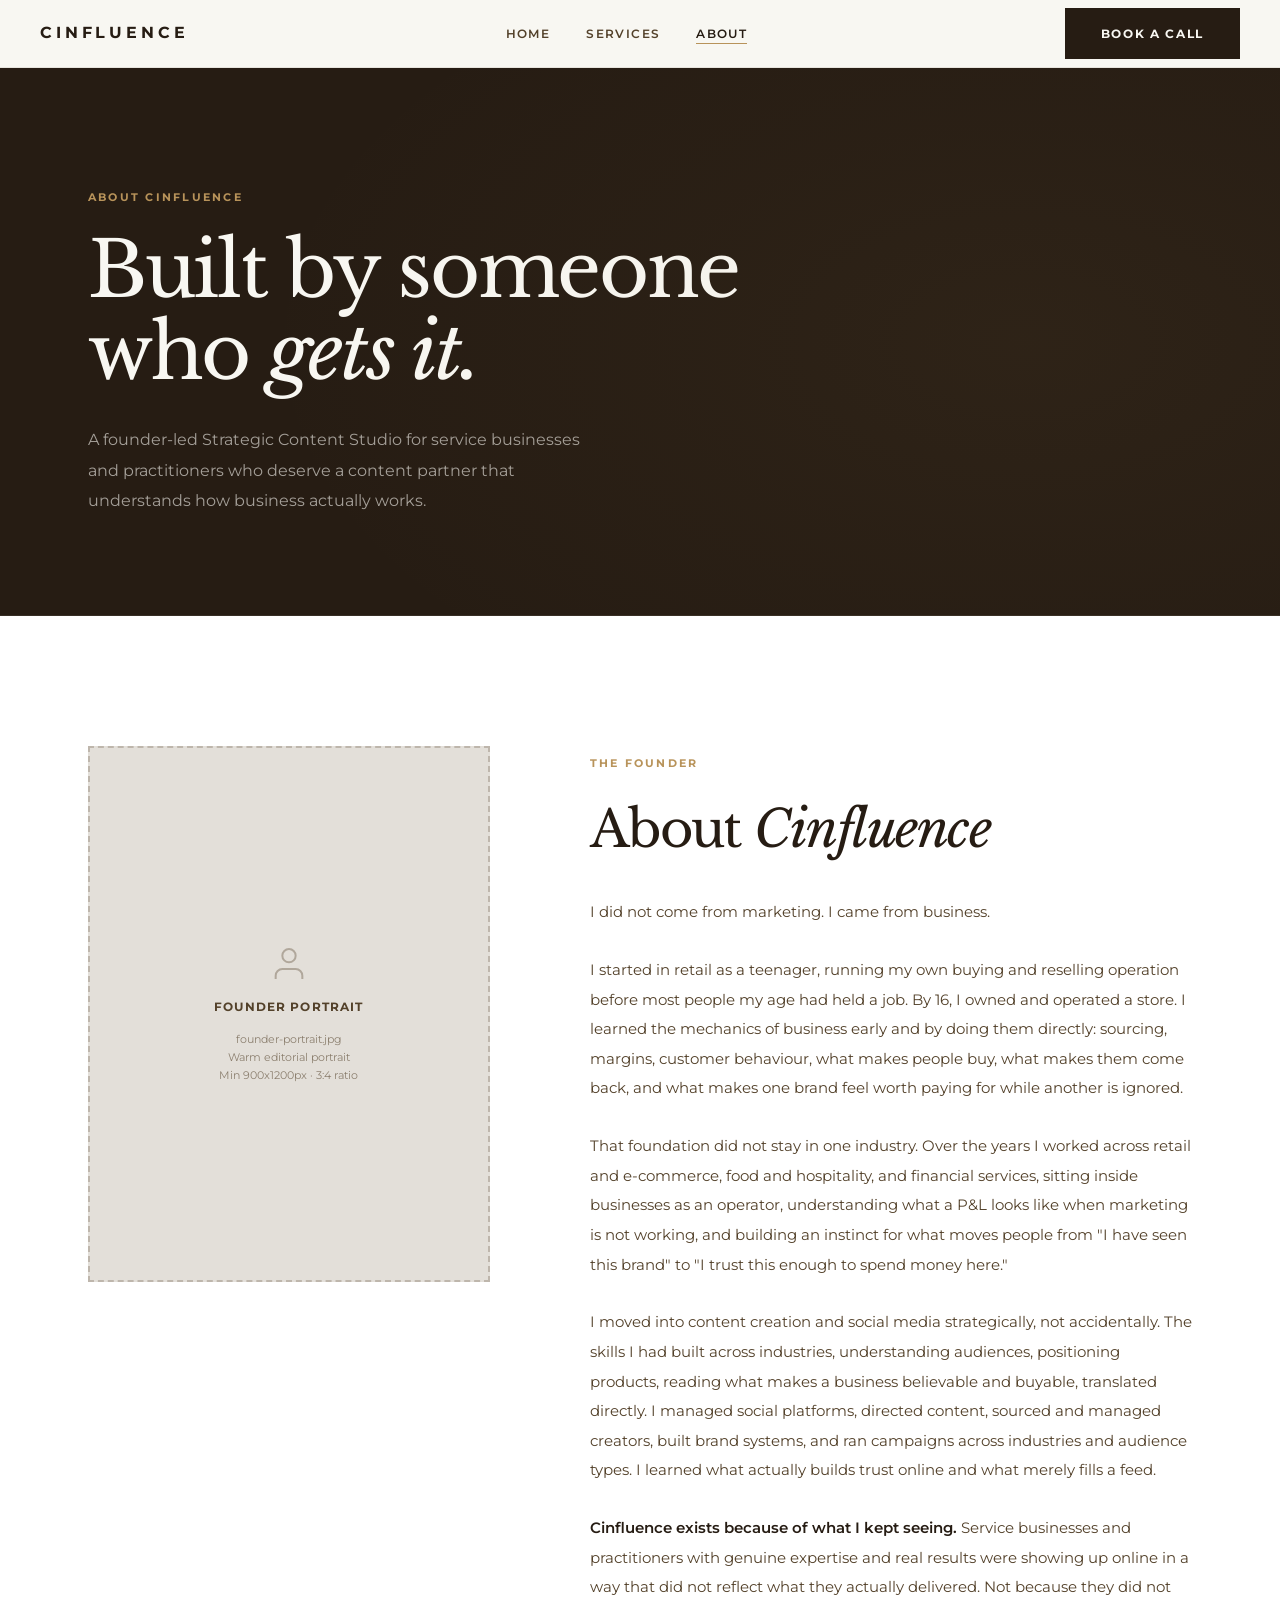
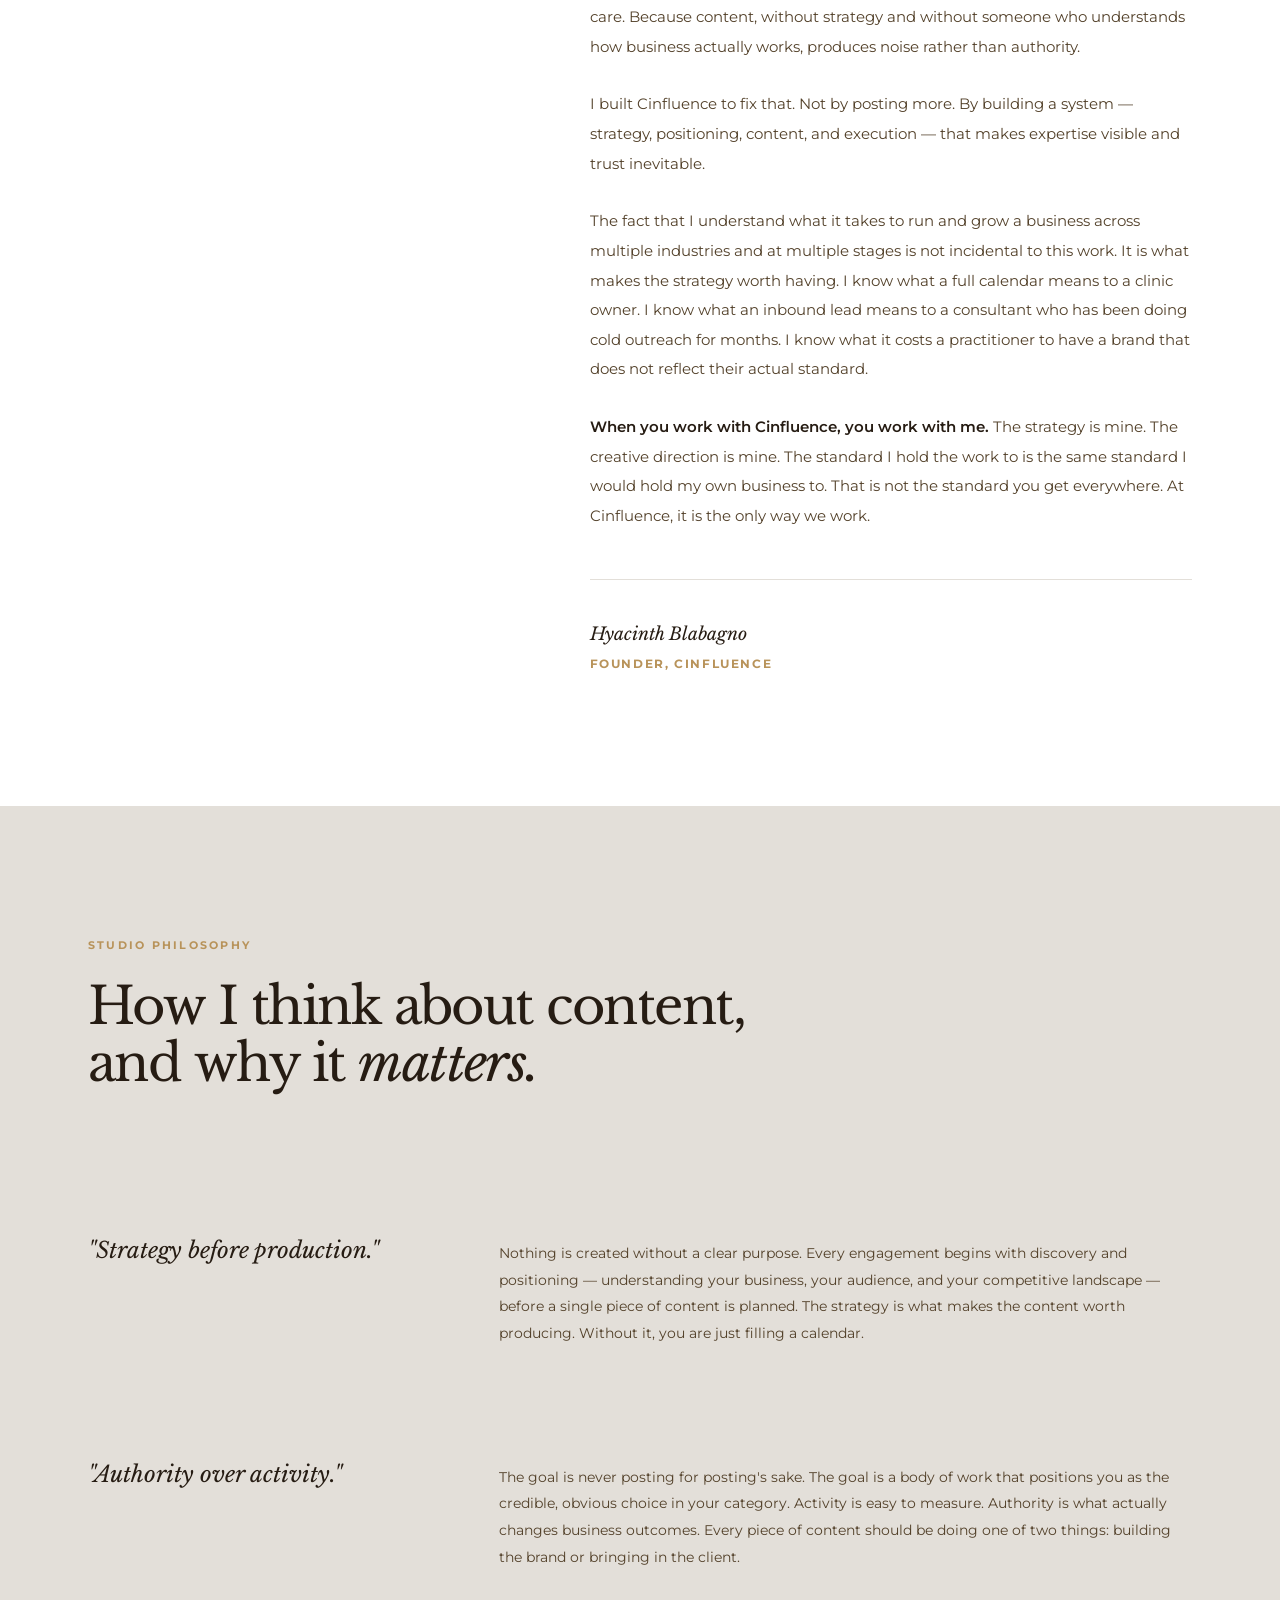
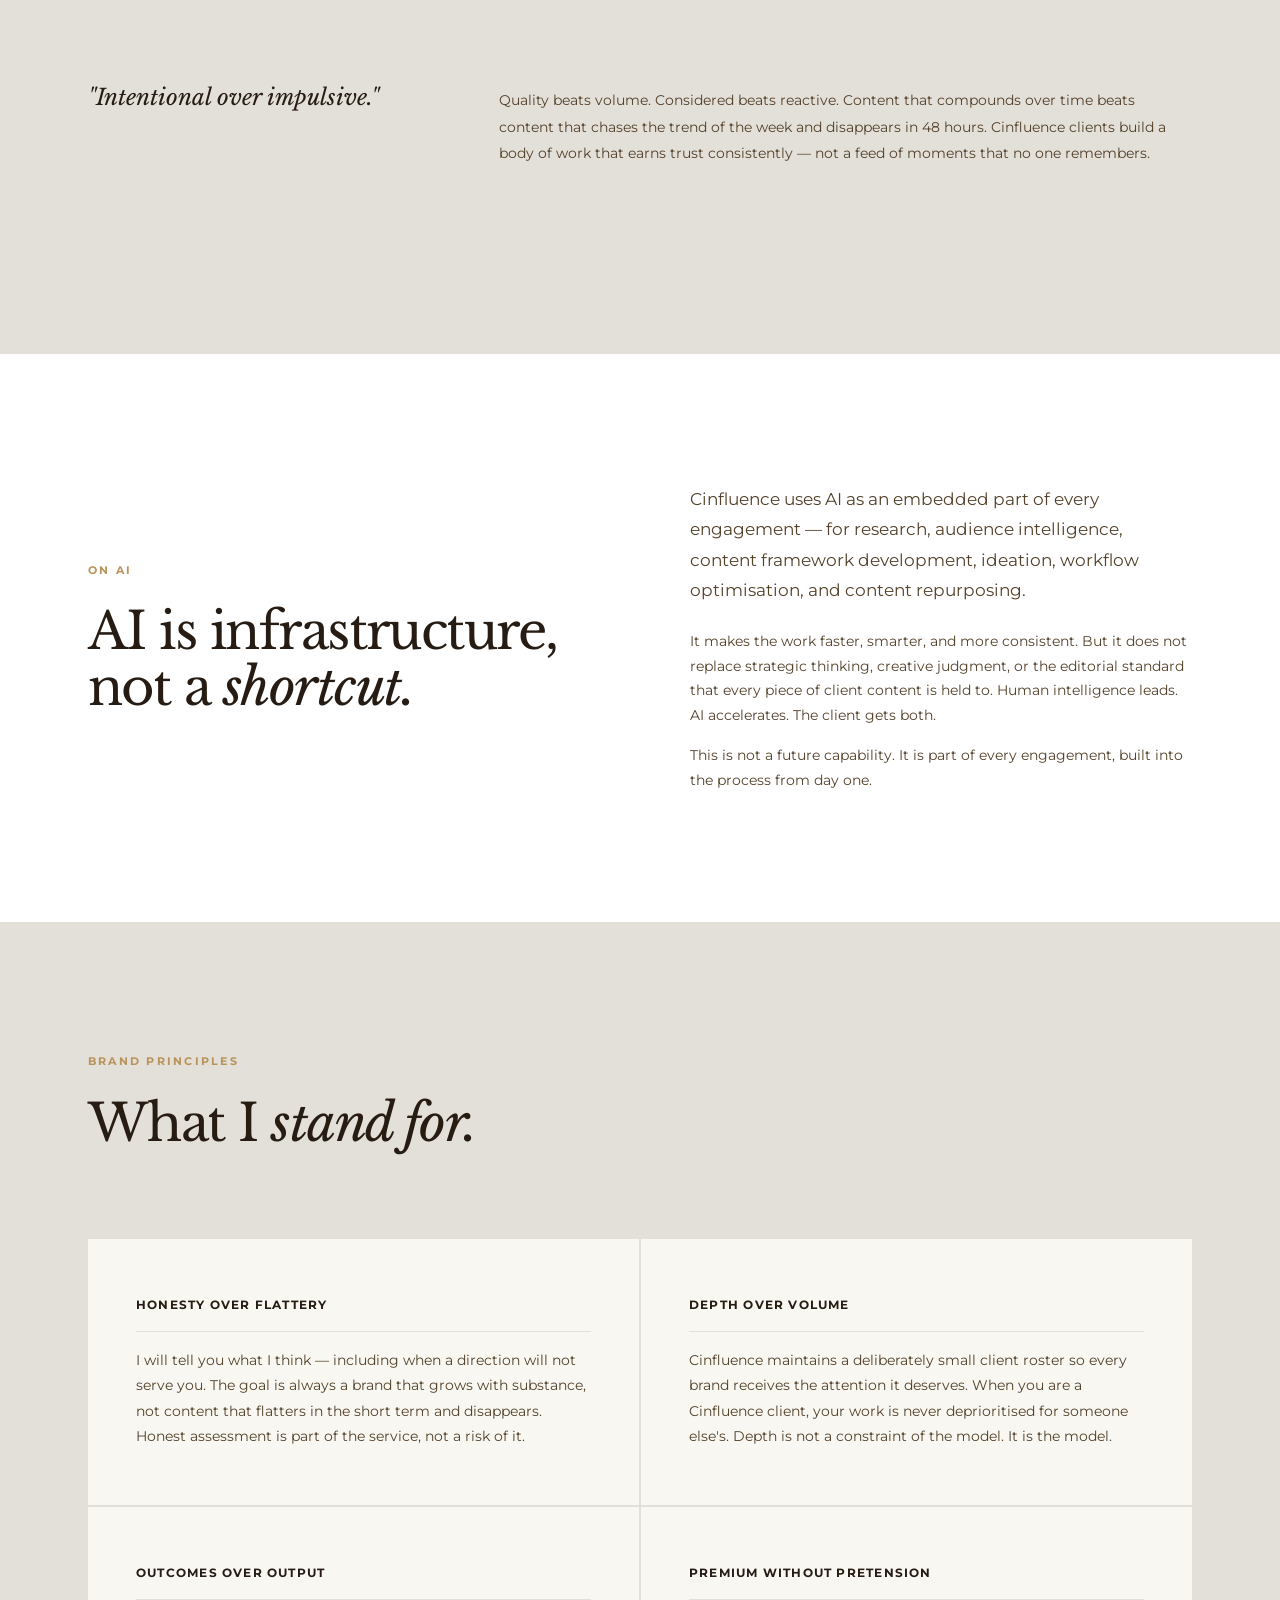
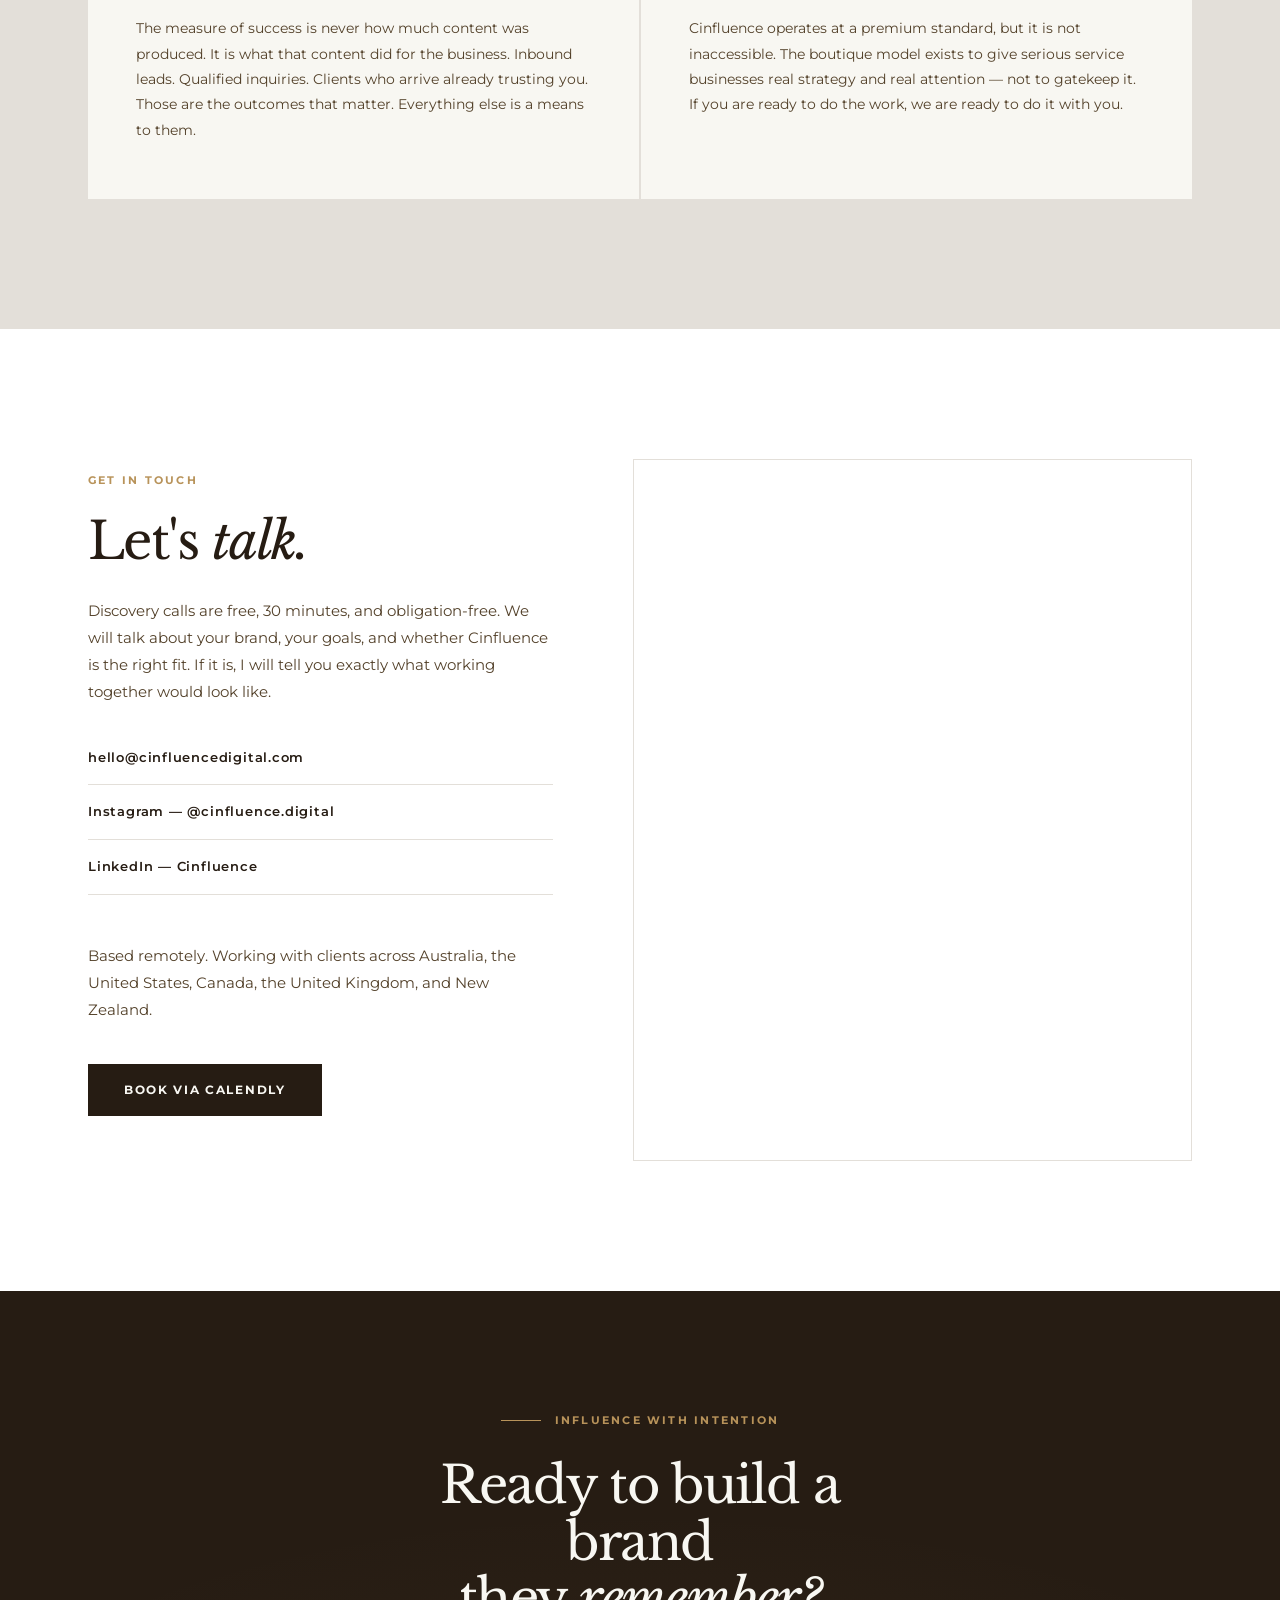
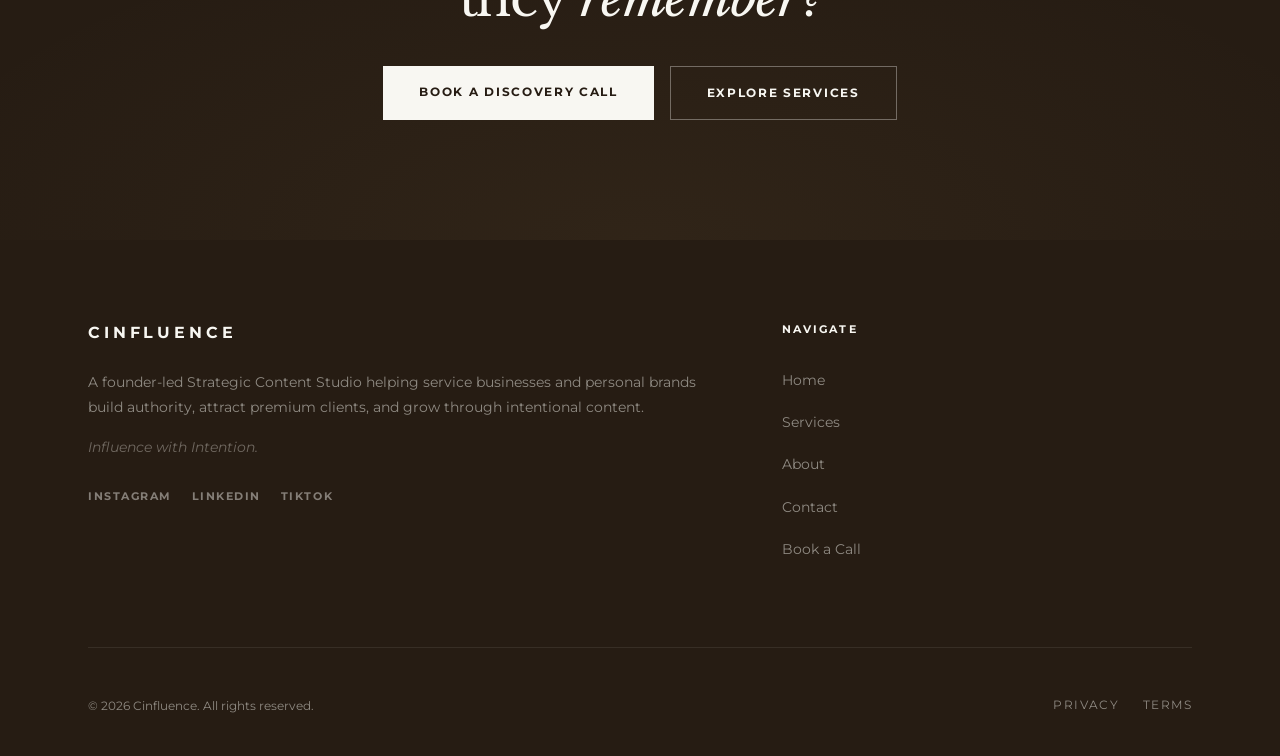
==== about.html @ 8255466a "Add files via upload" ====
<!DOCTYPE html>
<html lang="en">
<head>
<meta charset="UTF-8"/>
<meta name="viewport" content="width=device-width, initial-scale=1.0"/>
<title>About Cinfluence — Founder-Led Strategic Content Studio | Hyacinth Blabagno</title>
<meta name="description" content="Meet Hyacinth Blabagno, founder of Cinfluence. A strategist and content director with a background across retail, hospitality, financial services, and content creation — helping service businesses build authority through intentional content."/>
<link rel="stylesheet" href="style.css"/>
<style>
/* About page local overrides */
.values-grid { display: grid; grid-template-columns: repeat(2,1fr); gap: 2px; background: var(--stone); }
.value-card { background: var(--ivory); padding: 56px 48px; }
.value-card h3 { font-size: .76rem; font-weight: 700; letter-spacing: .1em; text-transform: uppercase; color: var(--espresso); margin-bottom: 16px; padding-bottom: 16px; border-bottom: 1px solid var(--stone); }
.value-card p { font-size: .88rem; color: var(--taupe); line-height: 1.8; margin-top: 16px; }

.final-cta { background: var(--espresso); padding: 0; }
.final-cta-glow { position: absolute; inset: 0; background: radial-gradient(ellipse 60% 60% at 50% 100%, rgba(184,147,90,.07), transparent); pointer-events: none; }

@media (max-width: 1024px) {
  .values-grid { grid-template-columns: 1fr; }
}
@media (max-width: 768px) {
  .value-card { padding: 44px 32px; }
}
</style>
</head>
<body>

<!-- NAV -->
<nav id="navbar">
  <div class="nav-inner">
    <a href="index.html" class="nav-logo">Cinfluence</a>
    <ul class="nav-links">
      <li><a href="index.html">Home</a></li>
      <li><a href="services.html">Services</a></li>
      <li><a href="about.html" class="active">About</a></li>
    </ul>
    <div class="nav-cta">
      <a href="https://calendly.com/hyacinth-cinfluencedigital/discovery-call" target="_blank" rel="noopener" class="btn btn-primary">Book a Call</a>
      <button class="hamburger" onclick="openMenu()" aria-label="Open menu"><span></span><span></span><span></span></button>
    </div>
  </div>
</nav>
<div class="mobile-menu" id="mobileMenu" role="dialog" aria-label="Navigation menu">
  <button class="mobile-close" onclick="closeMenu()" aria-label="Close menu">&#x2715;</button>
  <a href="index.html" onclick="closeMenu()">Home</a>
  <a href="services.html" onclick="closeMenu()">Services</a>
  <a href="about.html" onclick="closeMenu()">About</a>
  <a href="https://calendly.com/hyacinth-cinfluencedigital/discovery-call" target="_blank" rel="noopener" class="btn btn-primary" onclick="closeMenu()">Book a Call</a>
</div>

<!-- PAGE HERO -->
<div class="nav-offset">
  <div class="page-hero">
    <div class="page-hero-bg"></div>
    <div class="container">
      <span class="label">About Cinfluence</span>
      <h1 class="heading-xl">Built by someone<br>who <em>gets it.</em></h1>
      <p>A founder-led Strategic Content Studio for service businesses and practitioners who deserve a content partner that understands how business actually works.</p>
    </div>
  </div>
</div>

<!-- FOUNDER STORY -->
<section class="section section--white" id="founder">
  <div class="container">
    <div class="founder-layout fade-up">

      <!-- Sticky image -->
      <div class="founder-img">
        <!-- ATTACH: founder-portrait.jpg — warm, editorial founder portrait — min 900x1200px, 3:4 ratio -->
        <div class="img-ph" style="min-height:500px">
          <svg width="40" height="40" viewBox="0 0 24 24" fill="none" stroke="currentColor" stroke-width="1.2" aria-hidden="true"><path d="M20 21v-2a4 4 0 00-4-4H8a4 4 0 00-4 4v2"/><circle cx="12" cy="7" r="4"/></svg>
          <div class="ph-title">Founder Portrait</div>
          <div class="ph-sub">founder-portrait.jpg<br>Warm editorial portrait<br>Min 900x1200px · 3:4 ratio</div>
        </div>
      </div>

      <!-- Story -->
      <div class="founder-body">
        <span class="label" style="color:var(--gold);display:block;margin-bottom:28px">The Founder</span>
        <h2 class="heading-lg" style="margin-bottom:40px">About <em>Cinfluence</em></h2>

        <p>I did not come from marketing. I came from business.</p>

        <p>I started in retail as a teenager, running my own buying and reselling operation before most people my age had held a job. By 16, I owned and operated a store. I learned the mechanics of business early and by doing them directly: sourcing, margins, customer behaviour, what makes people buy, what makes them come back, and what makes one brand feel worth paying for while another is ignored.</p>

        <p>That foundation did not stay in one industry. Over the years I worked across retail and e-commerce, food and hospitality, and financial services, sitting inside businesses as an operator, understanding what a P&amp;L looks like when marketing is not working, and building an instinct for what moves people from "I have seen this brand" to "I trust this enough to spend money here."</p>

        <p>I moved into content creation and social media strategically, not accidentally. The skills I had built across industries, understanding audiences, positioning products, reading what makes a business believable and buyable, translated directly. I managed social platforms, directed content, sourced and managed creators, built brand systems, and ran campaigns across industries and audience types. I learned what actually builds trust online and what merely fills a feed.</p>

        <p><strong>Cinfluence exists because of what I kept seeing.</strong> Service businesses and practitioners with genuine expertise and real results were showing up online in a way that did not reflect what they actually delivered. Not because they did not care. Because content, without strategy and without someone who understands how business actually works, produces noise rather than authority.</p>

        <p>I built Cinfluence to fix that. Not by posting more. By building a system — strategy, positioning, content, and execution — that makes expertise visible and trust inevitable.</p>

        <p>The fact that I understand what it takes to run and grow a business across multiple industries and at multiple stages is not incidental to this work. It is what makes the strategy worth having. I know what a full calendar means to a clinic owner. I know what an inbound lead means to a consultant who has been doing cold outreach for months. I know what it costs a practitioner to have a brand that does not reflect their actual standard.</p>

        <p><strong>When you work with Cinfluence, you work with me.</strong> The strategy is mine. The creative direction is mine. The standard I hold the work to is the same standard I would hold my own business to. That is not the standard you get everywhere. At Cinfluence, it is the only way we work.</p>

        <div style="margin-top:48px;padding-top:40px;border-top:1px solid var(--stone)">
          <p style="font-family:var(--ff-serif);font-size:1.1rem;font-style:italic;color:var(--espresso);line-height:1.6;margin-bottom:0">Hyacinth Blabagno<br><span style="font-family:var(--ff-sans);font-size:.72rem;font-weight:700;letter-spacing:.14em;text-transform:uppercase;font-style:normal;color:var(--gold)">Founder, Cinfluence</span></p>
        </div>
      </div>

    </div>
  </div>
</section>

<!-- PHILOSOPHY -->
<section class="section section--stone" id="philosophy">
  <div class="container">
    <div class="section-header fade-up">
      <span class="label">Studio Philosophy</span>
      <h2 class="heading-lg">How I think about content,<br>and why it <em>matters.</em></h2>
    </div>
    <div class="philosophy-row fade-up">
      <div class="philosophy-item">
        <div class="philosophy-quote">"Strategy before production."</div>
        <div class="philosophy-body">Nothing is created without a clear purpose. Every engagement begins with discovery and positioning — understanding your business, your audience, and your competitive landscape — before a single piece of content is planned. The strategy is what makes the content worth producing. Without it, you are just filling a calendar.</div>
      </div>
      <div class="philosophy-item">
        <div class="philosophy-quote">"Authority over activity."</div>
        <div class="philosophy-body">The goal is never posting for posting's sake. The goal is a body of work that positions you as the credible, obvious choice in your category. Activity is easy to measure. Authority is what actually changes business outcomes. Every piece of content should be doing one of two things: building the brand or bringing in the client.</div>
      </div>
      <div class="philosophy-item">
        <div class="philosophy-quote">"Intentional over impulsive."</div>
        <div class="philosophy-body">Quality beats volume. Considered beats reactive. Content that compounds over time beats content that chases the trend of the week and disappears in 48 hours. Cinfluence clients build a body of work that earns trust consistently — not a feed of moments that no one remembers.</div>
      </div>
    </div>
  </div>
</section>

<!-- AI PHILOSOPHY -->
<section class="section section--white" id="ai-philosophy">
  <div class="container">
    <div style="display:grid;grid-template-columns:1fr 1fr;gap:100px;align-items:center" class="fade-up">
      <div>
        <span class="label" style="color:var(--gold);display:block;margin-bottom:24px">On AI</span>
        <h2 class="heading-lg">AI is infrastructure,<br>not a <em>shortcut.</em></h2>
      </div>
      <div>
        <p class="body-lg">Cinfluence uses AI as an embedded part of every engagement — for research, audience intelligence, content framework development, ideation, workflow optimisation, and content repurposing.</p>
        <p class="body-sm" style="margin-top:24px">It makes the work faster, smarter, and more consistent. But it does not replace strategic thinking, creative judgment, or the editorial standard that every piece of client content is held to. Human intelligence leads. AI accelerates. The client gets both.</p>
        <p class="body-sm" style="margin-top:16px">This is not a future capability. It is part of every engagement, built into the process from day one.</p>
      </div>
    </div>
  </div>
</section>

<!-- BRAND PRINCIPLES -->
<section class="section section--stone" id="principles">
  <div class="container">
    <div class="section-header fade-up">
      <span class="label">Brand Principles</span>
      <h2 class="heading-lg">What I <em>stand for.</em></h2>
    </div>
    <div class="values-grid fade-up">
      <div class="value-card">
        <h3>Honesty Over Flattery</h3>
        <p>I will tell you what I think — including when a direction will not serve you. The goal is always a brand that grows with substance, not content that flatters in the short term and disappears. Honest assessment is part of the service, not a risk of it.</p>
      </div>
      <div class="value-card">
        <h3>Depth Over Volume</h3>
        <p>Cinfluence maintains a deliberately small client roster so every brand receives the attention it deserves. When you are a Cinfluence client, your work is never deprioritised for someone else's. Depth is not a constraint of the model. It is the model.</p>
      </div>
      <div class="value-card">
        <h3>Outcomes Over Output</h3>
        <p>The measure of success is never how much content was produced. It is what that content did for the business. Inbound leads. Qualified inquiries. Clients who arrive already trusting you. Those are the outcomes that matter. Everything else is a means to them.</p>
      </div>
      <div class="value-card">
        <h3>Premium Without Pretension</h3>
        <p>Cinfluence operates at a premium standard, but it is not inaccessible. The boutique model exists to give serious service businesses real strategy and real attention — not to gatekeep it. If you are ready to do the work, we are ready to do it with you.</p>
      </div>
    </div>
  </div>
</section>

<!-- CONTACT + CALENDLY -->
<section class="section section--white" id="contact">
  <div class="container">
    <div class="contact-layout fade-up">

      <div class="contact-info">
        <span class="label" style="color:var(--gold);display:block;margin-bottom:24px">Get in Touch</span>
        <h2 class="heading-lg">Let's <em>talk.</em></h2>
        <p>Discovery calls are free, 30 minutes, and obligation-free. We will talk about your brand, your goals, and whether Cinfluence is the right fit. If it is, I will tell you exactly what working together would look like.</p>

        <div class="contact-detail">
          <a href="mailto:hello@cinfluencedigital.com">hello@cinfluencedigital.com</a>
          <a href="https://instagram.com/cinfluence.digital" target="_blank" rel="noopener">Instagram — @cinfluence.digital</a>
          <a href="https://linkedin.com/company/cinfluencedigital" target="_blank" rel="noopener">LinkedIn — Cinfluence</a>
        </div>

        <p class="body-sm">Based remotely. Working with clients across Australia, the United States, Canada, the United Kingdom, and New Zealand.</p>

        <div style="margin-top:40px">
          <a href="https://calendly.com/hyacinth-cinfluencedigital/discovery-call" target="_blank" rel="noopener" class="btn btn-primary">Book via Calendly</a>
        </div>
      </div>

      <!-- Calendly embed -->
      <div class="calendly-wrap">
        <!-- Calendly inline widget -->
        <div
          class="calendly-inline-widget"
          data-url="https://calendly.com/hyacinth-cinfluencedigital/discovery-call?hide_event_type_details=1&hide_gdpr_banner=1&primary_color=b8935a"
          style="min-width:320px;height:700px;">
        </div>
        <script type="text/javascript" src="https://assets.calendly.com/assets/external/widget.js" async></script>
      </div>

    </div>
  </div>
</section>

<!-- FINAL CTA STRIP -->
<section style="background:var(--espresso);padding:120px 0;text-align:center;position:relative;overflow:hidden">
  <div style="position:absolute;inset:0;background:radial-gradient(ellipse 60% 60% at 50% 100%,rgba(184,147,90,.07),transparent);pointer-events:none"></div>
  <div class="container" style="position:relative">
    <div class="fade-up">
      <span class="label" style="color:var(--gold);display:block;margin-bottom:28px"><span class="gold-rule"></span>Influence with Intention</span>
      <h2 class="heading-lg" style="color:var(--ivory);max-width:540px;margin:0 auto 24px">Ready to build a brand<br>they <em>remember?</em></h2>
      <div class="btn-group" style="justify-content:center;margin-top:40px">
        <a href="https://calendly.com/hyacinth-cinfluencedigital/discovery-call" target="_blank" rel="noopener" class="btn btn-ivory">Book a Discovery Call</a>
        <a href="services.html" class="btn btn-outline-light">Explore Services</a>
      </div>
    </div>
  </div>
</section>

<!-- FOOTER -->
<footer class="footer-simple">
  <div class="container">
    <div class="footer-top">
      <div>
        <span class="footer-logo">Cinfluence</span>
        <p class="footer-tagline">A founder-led Strategic Content Studio helping service businesses and personal brands build authority, attract premium clients, and grow through intentional content.</p>
        <p class="footer-tagline" style="margin-top:16px;font-style:italic;color:rgba(248,247,242,.35)">Influence with Intention.</p>
        <div class="footer-social-row">
          <a href="https://instagram.com/cinfluence.digital" target="_blank" rel="noopener">Instagram</a>
          <a href="https://linkedin.com/company/cinfluencedigital" target="_blank" rel="noopener">LinkedIn</a>
          <a href="https://tiktok.com/@cinfluence.digital" target="_blank" rel="noopener">TikTok</a>
        </div>
      </div>
      <div class="footer-col">
        <h5>Navigate</h5>
        <ul class="footer-links">
          <li><a href="index.html">Home</a></li>
          <li><a href="services.html">Services</a></li>
          <li><a href="about.html">About</a></li>
          <li><a href="about.html#contact">Contact</a></li>
          <li><a href="https://calendly.com/hyacinth-cinfluencedigital/discovery-call" target="_blank" rel="noopener">Book a Call</a></li>
        </ul>
      </div>
    </div>
    <div class="footer-bottom">
      <span>&copy; 2026 Cinfluence. All rights reserved.</span>
      <div class="footer-social"><a href="#">Privacy</a><a href="#">Terms</a></div>
    </div>
  </div>
</footer>

<script src="main.js"></script>
</body>
</html>
---- style.css ----
/* ═══════════════════════════════════════════════════
   CINFLUENCE — Global Stylesheet
   Fonts: Libre Baskerville (serif) + Montserrat (sans)
═══════════════════════════════════════════════════ */

@import url('https://fonts.googleapis.com/css2?family=Libre+Baskerville:ital,wght@0,400;0,700;1,400&family=Montserrat:wght@400;500;600;700&display=swap');

/* ── RESET ─────────────────────────────────────────── */
*, *::before, *::after { box-sizing: border-box; margin: 0; padding: 0; }
html { scroll-behavior: smooth; }

/* ── TOKENS ────────────────────────────────────────── */
:root {
  --ivory:    #F8F7F2;
  --white:    #FFFFFF;
  --espresso: #261C13;
  --coffee:   #32251A;
  --stone:    #E3DFD9;
  --taupe:    #53412A;
  --bark:     #53412A;
  --sage:     #3A4137;
  --gold:     #B8935A;
  --ff-serif: 'Libre Baskerville', Georgia, serif;
  --ff-sans:  'Montserrat', sans-serif;
  --ease:     cubic-bezier(.25,.46,.45,.94);
  --nav-h:    68px;
}

/* ── BASE ──────────────────────────────────────────── */
body {
  background: var(--ivory);
  color: var(--espresso);
  font-family: var(--ff-sans);
  font-size: 16px;
  line-height: 1.65;
  overflow-x: hidden;
}
img { display: block; max-width: 100%; }
a { text-decoration: none; color: inherit; }
button { cursor: pointer; font-family: var(--ff-sans); }

/* ── TYPOGRAPHY ────────────────────────────────────── */
.heading-xl {
  font-family: var(--ff-serif);
  font-size: clamp(2.8rem, 6vw, 5.5rem);
  font-weight: 400;
  line-height: 1.06;
  letter-spacing: -.03em;
}
.heading-lg {
  font-family: var(--ff-serif);
  font-size: clamp(2rem, 4vw, 3.5rem);
  font-weight: 400;
  line-height: 1.1;
  letter-spacing: -.03em;
}
.heading-md {
  font-family: var(--ff-serif);
  font-size: clamp(1.4rem, 2.5vw, 2.2rem);
  font-weight: 400;
  line-height: 1.2;
  letter-spacing: -.02em;
}
.heading-sm {
  font-family: var(--ff-serif);
  font-size: clamp(1.2rem, 2vw, 1.6rem);
  font-weight: 400;
  line-height: 1.3;
}
em { font-style: italic; }
.label {
  font-family: var(--ff-sans);
  font-size: .7rem;
  font-weight: 700;
  letter-spacing: .2em;
  text-transform: uppercase;
}
.body-lg { font-size: 1.05rem; line-height: 1.8; color: var(--taupe); }
.body-sm { font-size: .875rem; line-height: 1.75; color: var(--taupe); }

/* ── LAYOUT ────────────────────────────────────────── */
.container { max-width: 1200px; margin: 0 auto; padding: 0 48px; }
.section    { padding: 130px 0; }
.section--dark  { background: var(--espresso); color: var(--ivory); }
.section--stone { background: var(--stone); }
.section--white { background: var(--white); }

/* ── BUTTONS ───────────────────────────────────────── */
.btn {
  display: inline-block;
  font-family: var(--ff-sans);
  font-size: .75rem;
  font-weight: 700;
  letter-spacing: .14em;
  text-transform: uppercase;
  padding: 16px 36px;
  border: none;
  transition: all .3s var(--ease);
}
.btn-primary  { background: var(--espresso); color: var(--ivory); }
.btn-primary:hover  { background: var(--coffee); transform: translateY(-2px); box-shadow: 0 12px 40px rgba(38,28,19,.2); }
.btn-outline  { background: transparent; color: var(--espresso); border: 1.5px solid var(--espresso); }
.btn-outline:hover  { background: var(--espresso); color: var(--ivory); }
.btn-outline-light { background: transparent; color: var(--ivory); border: 1.5px solid rgba(248,247,242,.35); }
.btn-outline-light:hover { background: var(--ivory); color: var(--espresso); }
.btn-ivory    { background: var(--ivory); color: var(--espresso); }
.btn-ivory:hover    { background: var(--white); transform: translateY(-2px); }
.btn-gold     { background: var(--gold); color: var(--white); }
.btn-gold:hover     { opacity: .88; transform: translateY(-2px); }
.btn-group    { display: flex; gap: 16px; flex-wrap: wrap; }

/* ── NAVIGATION ────────────────────────────────────── */
nav {
  position: fixed;
  top: 0; left: 0; right: 0;
  z-index: 999;
  height: var(--nav-h);
  background: rgba(248,247,242,.96);
  backdrop-filter: blur(14px);
  -webkit-backdrop-filter: blur(14px);
  border-bottom: 1px solid rgba(83,65,42,.1);
  transition: box-shadow .3s;
}
nav.scrolled { box-shadow: 0 2px 30px rgba(38,28,19,.08); }
.nav-inner {
  max-width: 1280px;
  margin: 0 auto;
  padding: 0 40px;
  height: 100%;
  display: flex;
  align-items: center;
  justify-content: space-between;
  gap: 32px;
}
.nav-logo {
  font-family: var(--ff-sans);
  font-size: 1rem;
  font-weight: 700;
  letter-spacing: .24em;
  text-transform: uppercase;
  color: var(--espresso);
  flex-shrink: 0;
}
.nav-links {
  display: flex;
  gap: 36px;
  list-style: none;
}
.nav-links a {
  font-size: .72rem;
  font-weight: 600;
  letter-spacing: .12em;
  text-transform: uppercase;
  color: var(--taupe);
  transition: color .2s;
  position: relative;
}
.nav-links a::after {
  content: '';
  position: absolute;
  bottom: -3px; left: 0;
  width: 0; height: 1px;
  background: var(--gold);
  transition: width .3s var(--ease);
}
.nav-links a:hover,
.nav-links a.active { color: var(--espresso); }
.nav-links a:hover::after,
.nav-links a.active::after { width: 100%; }
.nav-cta { flex-shrink: 0; }
.hamburger { display: none; flex-direction: column; gap: 5px; background: none; border: none; padding: 4px; }
.hamburger span { width: 24px; height: 1.5px; background: var(--espresso); display: block; transition: .3s; }

/* Mobile menu */
.mobile-menu {
  display: none;
  position: fixed;
  inset: 0;
  background: var(--ivory);
  z-index: 998;
  flex-direction: column;
  align-items: center;
  justify-content: center;
  gap: 36px;
}
.mobile-menu.open { display: flex; }
.mobile-menu a {
  font-family: var(--ff-serif);
  font-size: 2.2rem;
  color: var(--espresso);
  font-weight: 400;
  transition: color .2s;
}
.mobile-menu a:hover { color: var(--gold); }
.mobile-close {
  position: absolute;
  top: 24px; right: 40px;
  font-size: 1.4rem;
  background: none; border: none;
  color: var(--espresso);
}
.nav-offset { padding-top: var(--nav-h); }

/* ── PAGE HERO (inner pages) ───────────────────────── */
.page-hero {
  background: var(--espresso);
  padding: 120px 0 100px;
  position: relative;
  overflow: hidden;
}
.page-hero::after {
  content: '';
  position: absolute;
  bottom: 0; left: 0; right: 0;
  height: 1px;
  background: rgba(248,247,242,.08);
}
.page-hero-bg {
  position: absolute; inset: 0;
  background: radial-gradient(ellipse 60% 80% at 80% 50%, rgba(178,147,91,.06), transparent);
  pointer-events: none;
}
.page-hero .label { color: var(--gold); display: block; margin-bottom: 24px; }
.page-hero .heading-xl { color: var(--ivory); }
.page-hero p { color: rgba(248,247,242,.6); max-width: 520px; margin-top: 32px; font-size: 1rem; line-height: 1.9; }

/* ── SECTION HEADER ────────────────────────────────── */
.section-header { margin-bottom: 88px; }
.section-header .label { color: var(--gold); display: block; margin-bottom: 24px; }
.section-header.center { text-align: center; }
.section-header.center p { max-width: 520px; margin: 16px auto 0; }

/* ── IMAGE PLACEHOLDER ─────────────────────────────── */
.img-ph {
  width: 100%; height: 100%;
  display: flex;
  flex-direction: column;
  align-items: center;
  justify-content: center;
  gap: 14px;
  background: var(--stone);
  border: 2px dashed rgba(83,65,42,.25);
  color: var(--taupe);
  text-align: center;
  padding: 32px;
}
.img-ph svg { opacity: .35; }
.img-ph .ph-title { font-size: .72rem; font-weight: 700; letter-spacing: .1em; text-transform: uppercase; }
.img-ph .ph-sub   { font-size: .7rem; opacity: .6; line-height: 1.6; }

/* ── STATEMENT BAND ────────────────────────────────── */
.statement-band {
  background: var(--espresso);
  padding: 112px 0;
  text-align: center;
}
.statement-band .heading-lg { color: var(--ivory); }
.statement-band em { color: var(--gold); }

/* ── GOLD RULE ─────────────────────────────────────── */
.gold-rule { display: inline-block; width: 40px; height: 1px; background: var(--gold); vertical-align: middle; margin-right: 14px; }

/* ── PHONE MOCKUP ──────────────────────────────────── */
.phone {
  position: relative;
  flex-shrink: 0;
}
.phone-frame {
  background: #1a110b;
  border-radius: 36px;
  padding: 9px;
  box-shadow: 0 40px 80px rgba(0,0,0,.4), inset 0 0 0 1px rgba(255,255,255,.07);
  position: relative;
}
.phone-notch {
  position: absolute;
  top: 9px; left: 50%; transform: translateX(-50%);
  width: 60px; height: 20px;
  background: #1a110b;
  border-radius: 0 0 13px 13px;
  z-index: 10;
}
.phone-btn {
  position: absolute;
  right: -3px; top: 80px;
  width: 3px; height: 55px;
  background: #110b07;
  border-radius: 0 2px 2px 0;
}
.phone-screen {
  border-radius: 28px;
  overflow: hidden;
  aspect-ratio: 9/19.5;
  position: relative;
  background: var(--stone);
}
.phone-screen .img-ph { border: none; }

/* ── SCROLL STRIP ──────────────────────────────────── */
.scroll-strip-wrap {
  overflow: hidden;
  position: relative;
}
.scroll-strip-wrap::before,
.scroll-strip-wrap::after {
  content: '';
  position: absolute;
  top: 0; bottom: 0;
  width: 140px;
  z-index: 2;
  pointer-events: none;
}
.scroll-strip-wrap::before { left: 0; background: linear-gradient(to right, var(--espresso), transparent); }
.scroll-strip-wrap::after  { right: 0; background: linear-gradient(to left,  var(--espresso), transparent); }
.scroll-track {
  display: flex;
  gap: 28px;
  width: max-content;
  animation: scrollLeft 30s linear infinite;
  padding: 32px 0 52px;
}
.scroll-track:hover { animation-play-state: paused; }
@keyframes scrollLeft {
  0%   { transform: translateX(0); }
  100% { transform: translateX(-50%); }
}
.strip-phone {
  width: 155px;
  flex-shrink: 0;
  transition: transform .4s var(--ease);
}
.strip-phone:nth-child(odd)  { margin-top: 20px; }
.strip-phone:nth-child(even) { margin-top: 0; }
.strip-phone:hover { transform: scale(1.06) translateY(-8px); }

/* ── FLOAT PHONES ──────────────────────────────────── */
.float-phone { animation-timing-function: ease-in-out; animation-iteration-count: infinite; }
.float-phone.f1 { animation-name: f1; animation-duration: 5s; }
.float-phone.f2 { animation-name: f2; animation-duration: 6.2s; }
.float-phone.f3 { animation-name: f3; animation-duration: 4.8s; }
.float-phone.f4 { animation-name: f4; animation-duration: 5.6s; }
.float-phone.f5 { animation-name: f5; animation-duration: 6.8s; }
@keyframes f1 { 0%,100%{transform:translateY(0)    rotate(-1.5deg)} 50%{transform:translateY(-22px) rotate(-1.5deg)} }
@keyframes f2 { 0%,100%{transform:translateY(-8px)  rotate(0deg)}   50%{transform:translateY(-30px) rotate(0deg)} }
@keyframes f3 { 0%,100%{transform:translateY(4px)   rotate(1.5deg)} 50%{transform:translateY(-18px) rotate(1.5deg)} }
@keyframes f4 { 0%,100%{transform:translateY(-4px)  rotate(-1deg)}  50%{transform:translateY(-26px) rotate(-1deg)} }
@keyframes f5 { 0%,100%{transform:translateY(8px)   rotate(2deg)}   50%{transform:translateY(-14px) rotate(2deg)} }

/* ── CARD STYLES ───────────────────────────────────── */
.card {
  background: var(--white);
  padding: 56px 44px;
  position: relative;
  transition: transform .3s var(--ease), box-shadow .3s;
}
.card:hover { transform: translateY(-4px); box-shadow: 0 20px 60px rgba(38,28,19,.08); }
.card-dark { background: var(--espresso); color: var(--ivory); }

/* ── FADE UP ANIMATION ─────────────────────────────── */
.fade-up {
  opacity: 0;
  transform: translateY(36px);
  transition: opacity .7s var(--ease), transform .7s var(--ease);
}
.fade-up.visible { opacity: 1; transform: translateY(0); }

/* ── FOOTER ────────────────────────────────────────── */
footer {
  background: var(--espresso);
  color: rgba(248,247,242,.5);
  padding: 80px 0 40px;
}
.footer-top {
  display: grid;
  grid-template-columns: 2fr 1fr 1fr 1fr;
  gap: 80px;
  margin-bottom: 84px;
}
.footer-logo {
  font-family: var(--ff-sans);
  font-size: 1rem;
  font-weight: 700;
  letter-spacing: .24em;
  text-transform: uppercase;
  color: var(--ivory);
  display: block;
  margin-bottom: 24px;
}
.footer-tagline { font-size: .85rem; line-height: 1.8; }
.footer-col h5 {
  font-size: .7rem;
  font-weight: 700;
  letter-spacing: .18em;
  text-transform: uppercase;
  color: var(--ivory);
  margin-bottom: 28px;
}
.footer-links { list-style: none; display: flex; flex-direction: column; gap: 16px; }
.footer-links a { font-size: .85rem; transition: color .2s; }
.footer-links a:hover { color: var(--ivory); }
.footer-bottom {
  border-top: 1px solid rgba(248,247,242,.08);
  padding-top: 48px;
  display: flex;
  justify-content: space-between;
  align-items: center;
  font-size: .78rem;
  flex-wrap: wrap;
  gap: 16px;
}
.footer-social { display: flex; gap: 24px; }
.footer-social a { font-size: .72rem; letter-spacing: .12em; text-transform: uppercase; transition: color .2s; }
.footer-social a:hover { color: var(--ivory); }

/* ── RESPONSIVE ────────────────────────────────────── */
@media (max-width: 1024px) {
  .footer-top { grid-template-columns: 1fr 1fr; }
}
@media (max-width: 768px) {
  .container { padding: 0 28px; }
  .section { padding: 96px 0; }
  .nav-links, .nav-cta .btn { display: none; }
  .hamburger { display: flex; }
  .footer-top { grid-template-columns: 1fr; gap: 40px; }
  .footer-bottom { flex-direction: column; align-items: flex-start; }
}
@media (prefers-reduced-motion: reduce) {
  .fade-up { opacity: 1; transform: none; }
  * { transition-duration: .01ms !important; animation-duration: .01ms !important; }
}

/* ── TRUST BAR LOGOS ───────────────────────────────── */
.trust-logo {
  height: 28px;
  width: auto;
  max-width: 120px;
  opacity: .4;
  filter: grayscale(100%) brightness(0.3);
  transition: opacity .25s, filter .25s;
  object-fit: contain;
}
.trust-logo:hover {
  opacity: .85;
  filter: grayscale(0%) brightness(1);
}

/* ═══════════════════════════════════════════════════
   PHASE 1 ADDITIONS — New components only.
   Existing tokens, layout, and components unchanged.
═══════════════════════════════════════════════════ */

/* ── SPACING TOKENS ────────────────────────────────── */
:root {
  --sp-1:  8px;
  --sp-2:  16px;
  --sp-3:  24px;
  --sp-4:  32px;
  --sp-5:  48px;
  --sp-6:  64px;
  --sp-7:  80px;
  --sp-8:  96px;
  --sp-9:  128px;
  --sp-10: 160px;
  --content-max: 1200px;
  --gutter: clamp(28px, 5vw, 80px);
}

/* ── TAG PILLS (industry tags) ─────────────────────── */
.tag-pill-row {
  display: flex;
  flex-wrap: wrap;
  gap: 8px;
  margin-top: 28px;
}
.tag-pill {
  display: inline-block;
  font-size: .65rem;
  font-weight: 700;
  letter-spacing: .12em;
  text-transform: uppercase;
  padding: 8px 16px;
  border: 1.5px solid var(--stone);
  color: var(--taupe);
  background: transparent;
  transition: background .2s, color .2s, border-color .2s;
}
.tag-pill:hover,
.tag-pill.active {
  background: var(--espresso);
  color: var(--ivory);
  border-color: var(--espresso);
}
.tag-pill--light {
  border-color: rgba(248,247,242,.2);
  color: rgba(248,247,242,.65);
}
.tag-pill--light:hover {
  background: rgba(248,247,242,.1);
  color: var(--ivory);
  border-color: rgba(248,247,242,.5);
}

/* ── WHO WE HELP — two-col qualification ───────────── */
.who-grid {
  display: grid;
  grid-template-columns: 1fr 1fr;
  gap: 2px;
  background: var(--stone);
  margin-top: 64px;
}
.who-card {
  background: var(--ivory);
  padding: 64px 56px;
}
.who-card--dark {
  background: var(--espresso);
  color: var(--ivory);
}
.who-card-icon {
  width: 40px;
  height: 40px;
  color: var(--gold);
  margin-bottom: 28px;
}
.who-card-label {
  font-size: .7rem;
  font-weight: 700;
  letter-spacing: .18em;
  text-transform: uppercase;
  color: var(--gold);
  display: block;
  margin-bottom: 16px;
}
.who-card h3 {
  font-family: var(--ff-serif);
  font-size: clamp(1.3rem, 2vw, 1.7rem);
  font-weight: 400;
  margin-bottom: 20px;
  line-height: 1.2;
}
.who-card p {
  font-size: .88rem;
  line-height: 1.8;
  color: var(--taupe);
  margin-bottom: 4px;
}
.who-card--dark p { color: rgba(248,247,242,.6); }
.who-card-note {
  font-size: .78rem;
  color: var(--taupe);
  font-style: italic;
  text-align: center;
  margin-top: 48px;
}

/* ── TWO-PATH SOLUTION CARDS ───────────────────────── */
.solutions-grid {
  display: grid;
  grid-template-columns: 1fr 1fr;
  gap: 2px;
  background: var(--stone);
  margin-top: 64px;
}
.solution-card {
  background: var(--espresso);
  color: var(--ivory);
  padding: 80px 64px;
  display: flex;
  flex-direction: column;
  gap: 32px;
  position: relative;
  overflow: hidden;
}
.solution-card::before {
  content: '';
  position: absolute;
  top: 0; left: 0; right: 0;
  height: 2px;
  background: var(--gold);
  transform: scaleX(0);
  transform-origin: left;
  transition: transform .5s var(--ease);
}
.solution-card:hover::before { transform: scaleX(1); }
.solution-card-num {
  font-family: var(--ff-serif);
  font-size: 4rem;
  font-weight: 400;
  color: rgba(248,247,242,.06);
  line-height: 1;
  position: absolute;
  top: 40px;
  right: 48px;
}
.solution-card .label { color: var(--gold); }
.solution-card h3 {
  font-family: var(--ff-serif);
  font-size: clamp(1.4rem, 2.2vw, 1.9rem);
  font-weight: 400;
  line-height: 1.2;
  color: var(--ivory);
}
.solution-card p {
  font-size: .9rem;
  line-height: 1.85;
  color: rgba(248,247,242,.65);
}
.solution-includes {
  list-style: none;
  display: flex;
  flex-direction: column;
  gap: 12px;
  margin-top: 4px;
}
.solution-includes li {
  font-size: .82rem;
  color: rgba(248,247,242,.75);
  padding-left: 20px;
  position: relative;
  line-height: 1.6;
}
.solution-includes li::before {
  content: '';
  position: absolute;
  left: 0;
  top: 9px;
  width: 8px;
  height: 1px;
  background: var(--gold);
}
.solution-link {
  display: inline-flex;
  align-items: center;
  gap: 10px;
  font-size: .7rem;
  font-weight: 700;
  letter-spacing: .16em;
  text-transform: uppercase;
  color: var(--gold);
  margin-top: 8px;
  transition: gap .2s;
}
.solution-link:hover { gap: 16px; }
.solution-link svg { width: 14px; height: 14px; }

/* ── WHY CINFLUENCE — differentiator grid ──────────── */
.why-grid {
  display: grid;
  grid-template-columns: repeat(2, 1fr);
  gap: 2px;
  background: var(--stone);
  margin-top: 64px;
}
.why-card {
  background: var(--white);
  padding: 64px 56px;
  position: relative;
  overflow: hidden;
}
.why-card::after {
  content: '';
  position: absolute;
  bottom: 0; left: 0;
  width: 0; height: 2px;
  background: var(--gold);
  transition: width .4s var(--ease);
}
.why-card:hover::after { width: 100%; }
.why-card-num {
  font-family: var(--ff-serif);
  font-size: 2.8rem;
  font-weight: 400;
  color: var(--stone);
  line-height: 1;
  margin-bottom: 24px;
}
.why-card h3 {
  font-size: .78rem;
  font-weight: 700;
  letter-spacing: .1em;
  text-transform: uppercase;
  color: var(--espresso);
  margin-bottom: 16px;
}
.why-card p {
  font-size: .88rem;
  color: var(--taupe);
  line-height: 1.8;
}

/* ── PROCESS ROW (existing — minor additions) ──────── */
.process-cta-row {
  text-align: center;
  margin-top: 72px;
}

/* ── WORK PREVIEW — 2-card layout ──────────────────── */
.work-preview-2 {
  display: grid;
  grid-template-columns: 1fr 1fr;
  gap: 40px;
  margin-top: 64px;
}
.work-note {
  font-size: .78rem;
  color: var(--taupe);
  font-style: italic;
  text-align: center;
  margin-top: 48px;
  padding-top: 32px;
  border-top: 1px solid var(--stone);
}

/* ── SERVICES PAGE — path sections ─────────────────── */
.path-section {
  padding: 120px 0;
  border-bottom: 1px solid var(--stone);
}
.path-section:last-of-type { border-bottom: none; }
.path-layout {
  display: grid;
  grid-template-columns: 1fr 1fr;
  gap: 100px;
  align-items: start;
  margin-top: 72px;
}
.path-includes {
  list-style: none;
  display: flex;
  flex-direction: column;
  gap: 14px;
  margin: 32px 0;
}
.path-includes li {
  font-size: .88rem;
  color: var(--espresso);
  padding-left: 22px;
  position: relative;
  line-height: 1.65;
}
.path-includes li::before {
  content: '';
  position: absolute;
  left: 0; top: 10px;
  width: 8px; height: 1px;
  background: var(--gold);
}
.path-transform {
  display: grid;
  grid-template-columns: 1fr 1fr 1fr;
  gap: 2px;
  background: var(--stone);
  margin-top: 56px;
}
.transform-col {
  padding: 36px 28px;
  background: var(--ivory);
}
.transform-col-dark {
  background: var(--espresso);
}
.transform-label {
  font-size: .62rem;
  font-weight: 700;
  letter-spacing: .16em;
  text-transform: uppercase;
  color: var(--gold);
  display: block;
  margin-bottom: 16px;
}
.transform-col p {
  font-size: .82rem;
  color: var(--taupe);
  line-height: 1.7;
}
.transform-col-dark p { color: rgba(248,247,242,.65); }
.path-investment {
  margin-top: 40px;
  padding: 32px 40px;
  border: 1px solid var(--stone);
  background: var(--white);
}
.path-investment p {
  font-size: .85rem;
  color: var(--taupe);
  line-height: 1.7;
}
.path-investment strong {
  display: block;
  font-family: var(--ff-serif);
  font-size: 1.3rem;
  font-weight: 400;
  color: var(--espresso);
  margin-bottom: 8px;
}
.ai-note {
  margin-top: 32px;
  padding: 24px 32px;
  border-left: 2px solid var(--gold);
  background: rgba(184,147,90,.04);
}
.ai-note p {
  font-size: .8rem;
  color: var(--taupe);
  line-height: 1.75;
  font-style: italic;
}

/* ── DIVIDER BAND ───────────────────────────────────── */
.divider-band {
  background: var(--espresso);
  padding: 88px 0;
  text-align: center;
}
.divider-band .heading-lg {
  color: var(--ivory);
}
.divider-band em { color: var(--gold); }

/* ── ABOUT PAGE — founder & philosophy ─────────────── */
.founder-layout {
  display: grid;
  grid-template-columns: 1fr 1.5fr;
  gap: 100px;
  align-items: start;
}
.founder-img {
  position: sticky;
  top: calc(var(--nav-h) + 40px);
  aspect-ratio: 3/4;
  background: var(--stone);
  overflow: hidden;
}
.founder-img img {
  width: 100%;
  height: 100%;
  object-fit: cover;
}
.founder-body {
  padding-top: 8px;
}
.founder-body p {
  font-size: .95rem;
  line-height: 1.95;
  color: var(--taupe);
  margin-bottom: 28px;
}
.founder-body p:last-child { margin-bottom: 0; }
.founder-body strong {
  color: var(--espresso);
  font-weight: 600;
}
.philosophy-row {
  display: flex;
  flex-direction: column;
  gap: 0;
  border-top: 1px solid var(--stone);
}
.philosophy-item {
  display: grid;
  grid-template-columns: 1fr 2fr;
  gap: 64px;
  padding: 56px 0;
  border-bottom: 1px solid var(--stone);
  align-items: start;
}
.philosophy-quote {
  font-family: var(--ff-serif);
  font-size: clamp(1.1rem, 1.8vw, 1.4rem);
  font-weight: 400;
  line-height: 1.3;
  color: var(--espresso);
  font-style: italic;
}
.philosophy-body {
  font-size: .9rem;
  line-height: 1.85;
  color: var(--taupe);
  padding-top: 4px;
}
.principles-grid {
  display: grid;
  grid-template-columns: 1fr 1fr;
  gap: 2px;
  background: var(--stone);
  margin-top: 64px;
}
.principle-card {
  background: var(--ivory);
  padding: 56px 48px;
}
.principle-card h3 {
  font-size: .76rem;
  font-weight: 700;
  letter-spacing: .1em;
  text-transform: uppercase;
  color: var(--espresso);
  margin-bottom: 16px;
  padding-bottom: 16px;
  border-bottom: 1px solid var(--stone);
}
.principle-card p {
  font-size: .88rem;
  color: var(--taupe);
  line-height: 1.8;
  margin-top: 16px;
}
/* Contact / Calendly embed section */
.contact-layout {
  display: grid;
  grid-template-columns: 1fr 1.2fr;
  gap: 80px;
  align-items: start;
}
.contact-info {
  padding-top: 12px;
}
.contact-info h2 { margin-bottom: 28px; }
.contact-info p {
  font-size: .92rem;
  line-height: 1.85;
  color: var(--taupe);
  margin-bottom: 40px;
}
.contact-detail {
  display: flex;
  flex-direction: column;
  gap: 16px;
  margin-bottom: 48px;
}
.contact-detail a {
  font-size: .82rem;
  font-weight: 600;
  letter-spacing: .06em;
  color: var(--espresso);
  border-bottom: 1px solid var(--stone);
  padding-bottom: 16px;
  display: block;
  transition: border-color .2s, color .2s;
}
.contact-detail a:hover { border-color: var(--gold); color: var(--gold); }
.calendly-wrap {
  background: var(--white);
  border: 1px solid var(--stone);
  overflow: hidden;
  min-height: 700px;
}

/* ── PRICING PAGE (Phase 2 scaffold) ────────────────── */
.pricing-grid {
  display: grid;
  grid-template-columns: repeat(3, 1fr);
  gap: 2px;
  background: var(--stone);
  margin-top: 80px;
}
.pricing-card {
  padding: 72px 52px;
  display: flex;
  flex-direction: column;
  position: relative;
  transition: transform .3s var(--ease), box-shadow .3s;
}
.pricing-card:hover { transform: translateY(-6px); box-shadow: 0 24px 60px rgba(38,28,19,.1); }
.pricing-card--light    { background: var(--white); }
.pricing-card--featured { background: var(--espresso); color: var(--ivory); }
.pricing-featured-tag {
  position: absolute;
  top: -1px; left: 50%;
  transform: translateX(-50%);
  background: var(--gold);
  color: var(--white);
  font-size: .6rem;
  font-weight: 700;
  letter-spacing: .18em;
  text-transform: uppercase;
  padding: 6px 20px;
}
.pricing-tier {
  font-size: .7rem;
  font-weight: 700;
  letter-spacing: .18em;
  text-transform: uppercase;
  color: var(--gold);
  margin-bottom: 16px;
  display: block;
}
.pricing-price {
  font-family: var(--ff-serif);
  font-size: 3.2rem;
  font-weight: 400;
  line-height: 1;
  margin-bottom: 8px;
}
.pricing-period {
  font-size: .8rem;
  color: var(--taupe);
  margin-bottom: 36px;
}
.pricing-card--featured .pricing-period { color: rgba(248,247,242,.5); }
.pricing-divider {
  border: none;
  border-top: 1px solid var(--stone);
  margin: 0 0 32px;
}
.pricing-card--featured .pricing-divider { border-color: rgba(248,247,242,.12); }
.pricing-desc {
  font-size: .88rem;
  color: var(--taupe);
  line-height: 1.8;
  margin-bottom: 36px;
  flex: 1;
}
.pricing-card--featured .pricing-desc { color: rgba(248,247,242,.6); }
.pricing-features {
  list-style: none;
  display: flex;
  flex-direction: column;
  gap: 14px;
  margin-bottom: 48px;
}
.pricing-feature {
  font-size: .83rem;
  color: var(--espresso);
  padding-left: 20px;
  position: relative;
  line-height: 1.5;
}
.pricing-card--featured .pricing-feature { color: rgba(248,247,242,.82); }
.pricing-feature::before {
  content: '';
  position: absolute;
  left: 0; top: 9px;
  width: 8px; height: 1px;
  background: var(--gold);
}

/* ── FOOTER PHASE 1 (simplified) ────────────────────── */
.footer-simple .footer-top {
  grid-template-columns: 1.5fr 1fr;
  gap: 80px;
}
.footer-social-row {
  display: flex;
  gap: 20px;
  margin-top: 28px;
}
.footer-social-row a {
  font-size: .68rem;
  font-weight: 700;
  letter-spacing: .14em;
  text-transform: uppercase;
  color: rgba(248,247,242,.45);
  transition: color .2s;
}
.footer-social-row a:hover { color: var(--ivory); }

/* ── RESPONSIVE ADDITIONS ───────────────────────────── */
@media (max-width: 1024px) {
  .who-grid      { grid-template-columns: 1fr; }
  .solutions-grid { grid-template-columns: 1fr; }
  .why-grid      { grid-template-columns: 1fr; }
  .path-layout   { grid-template-columns: 1fr; gap: 60px; }
  .path-transform { grid-template-columns: 1fr; }
  .founder-layout { grid-template-columns: 1fr; }
  .founder-img   { position: relative; top: auto; aspect-ratio: 4/3; }
  .philosophy-item { grid-template-columns: 1fr; gap: 24px; }
  .principles-grid { grid-template-columns: 1fr; }
  .contact-layout { grid-template-columns: 1fr; }
  .pricing-grid  { grid-template-columns: 1fr; max-width: 480px; margin-left: auto; margin-right: auto; }
  .footer-simple .footer-top { grid-template-columns: 1fr; gap: 48px; }
}
@media (max-width: 768px) {
  .who-card    { padding: 48px 32px; }
  .solution-card { padding: 56px 36px; }
  .why-card    { padding: 48px 32px; }
  .work-preview-2 { grid-template-columns: 1fr; }
  .path-section { padding: 88px 0; }
  .solution-card-num { font-size: 3rem; right: 28px; top: 28px; }
}
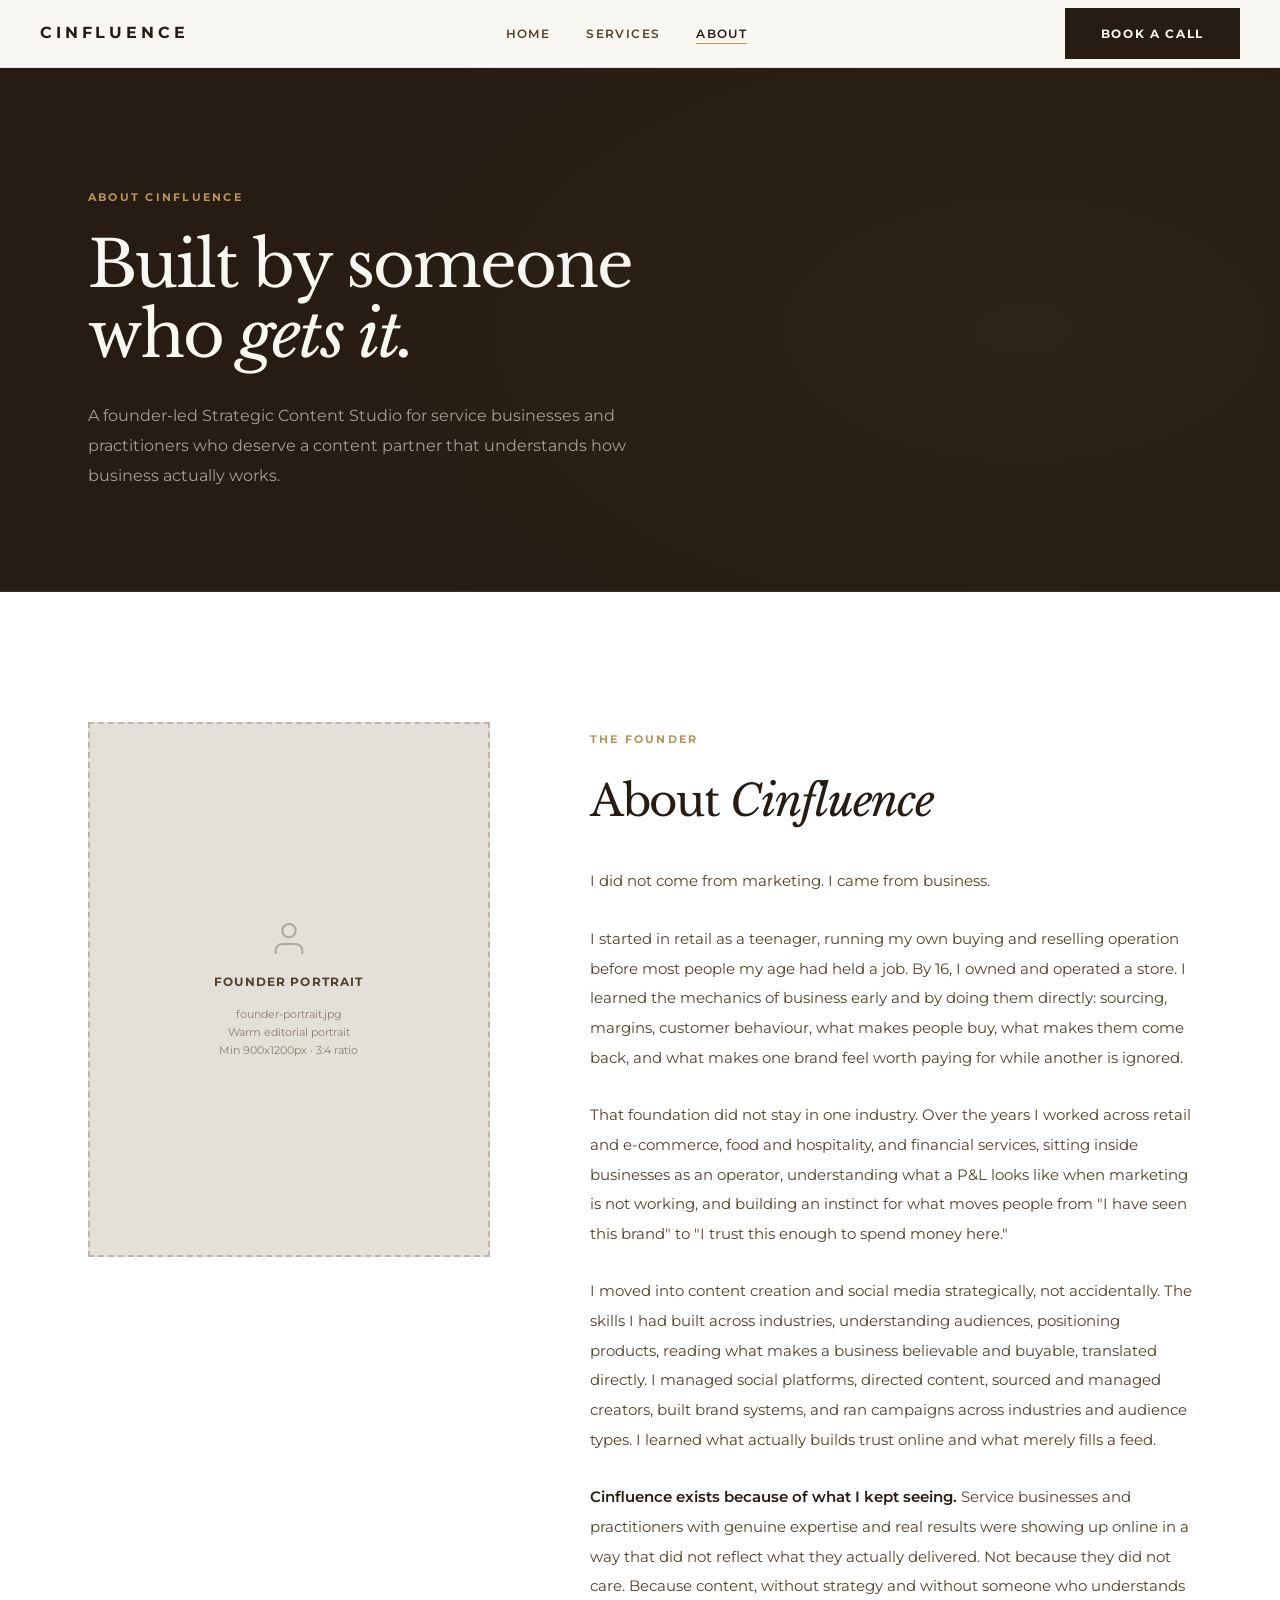
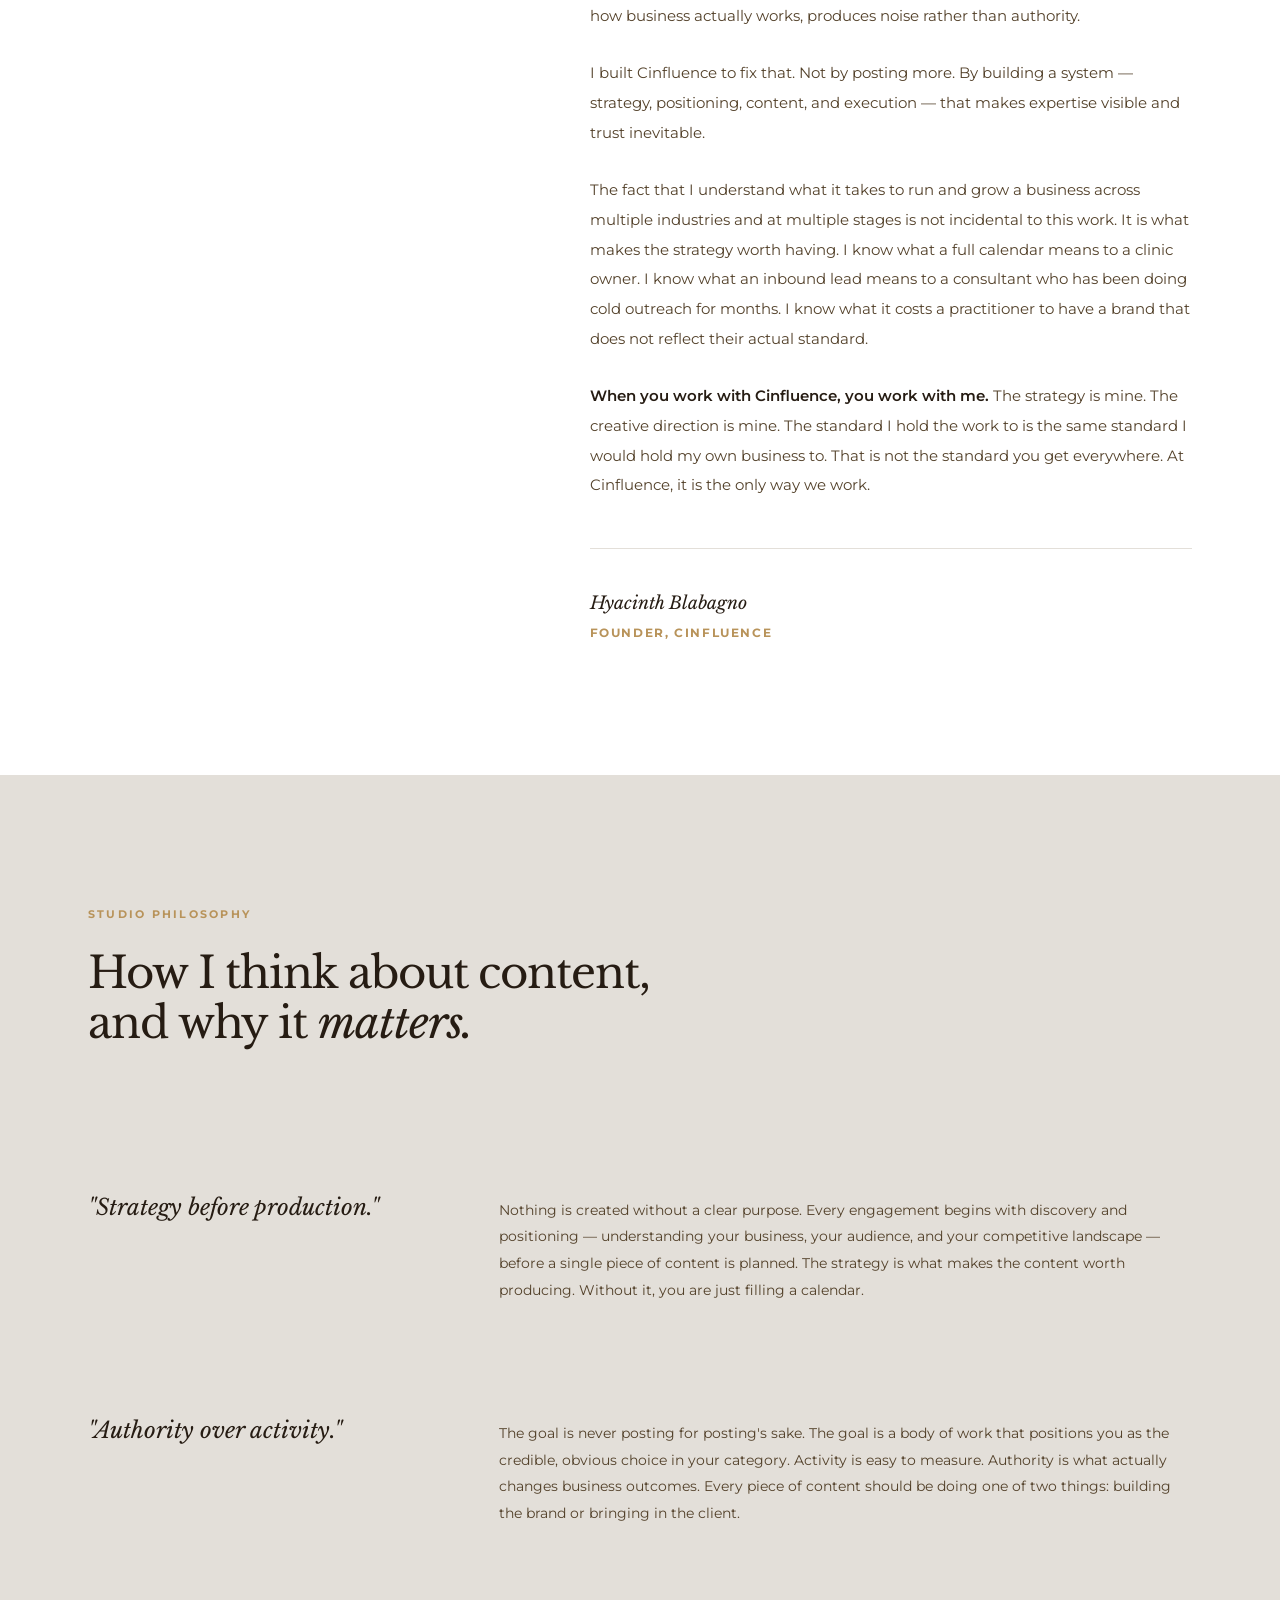
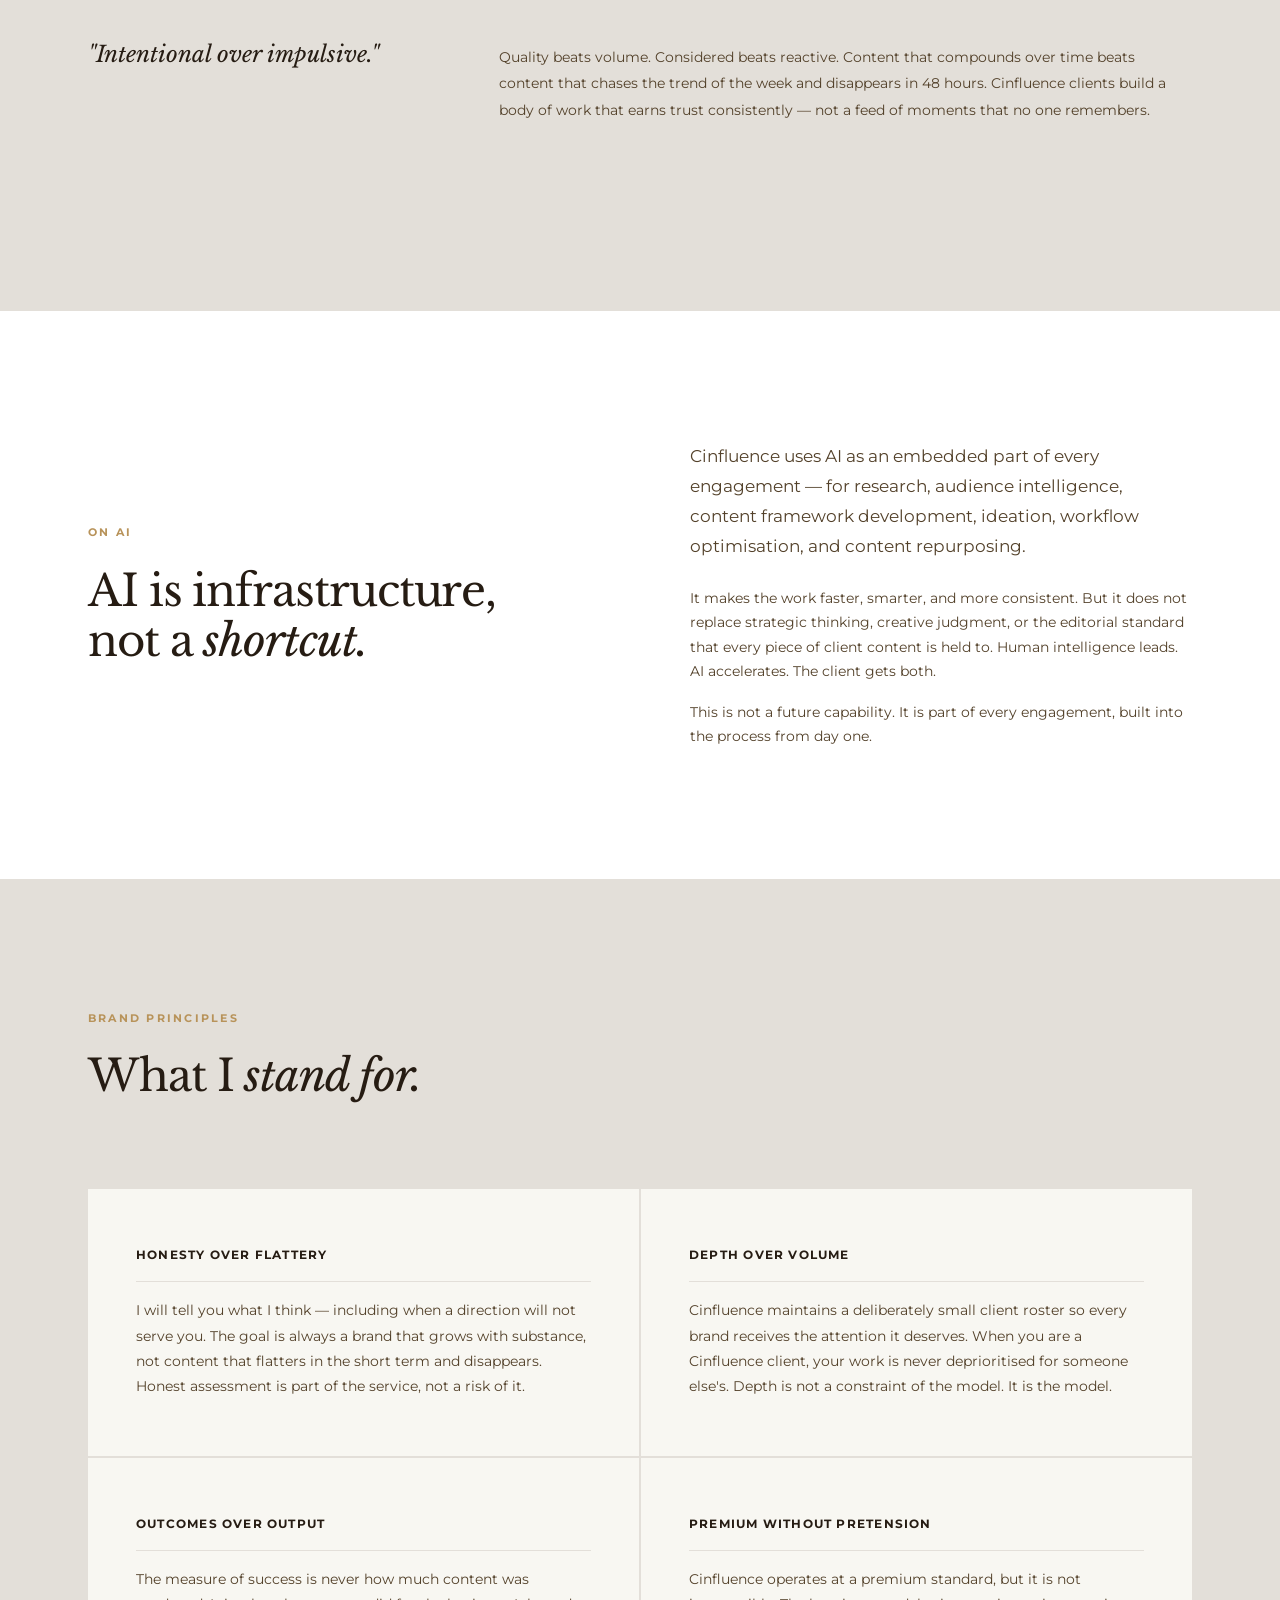
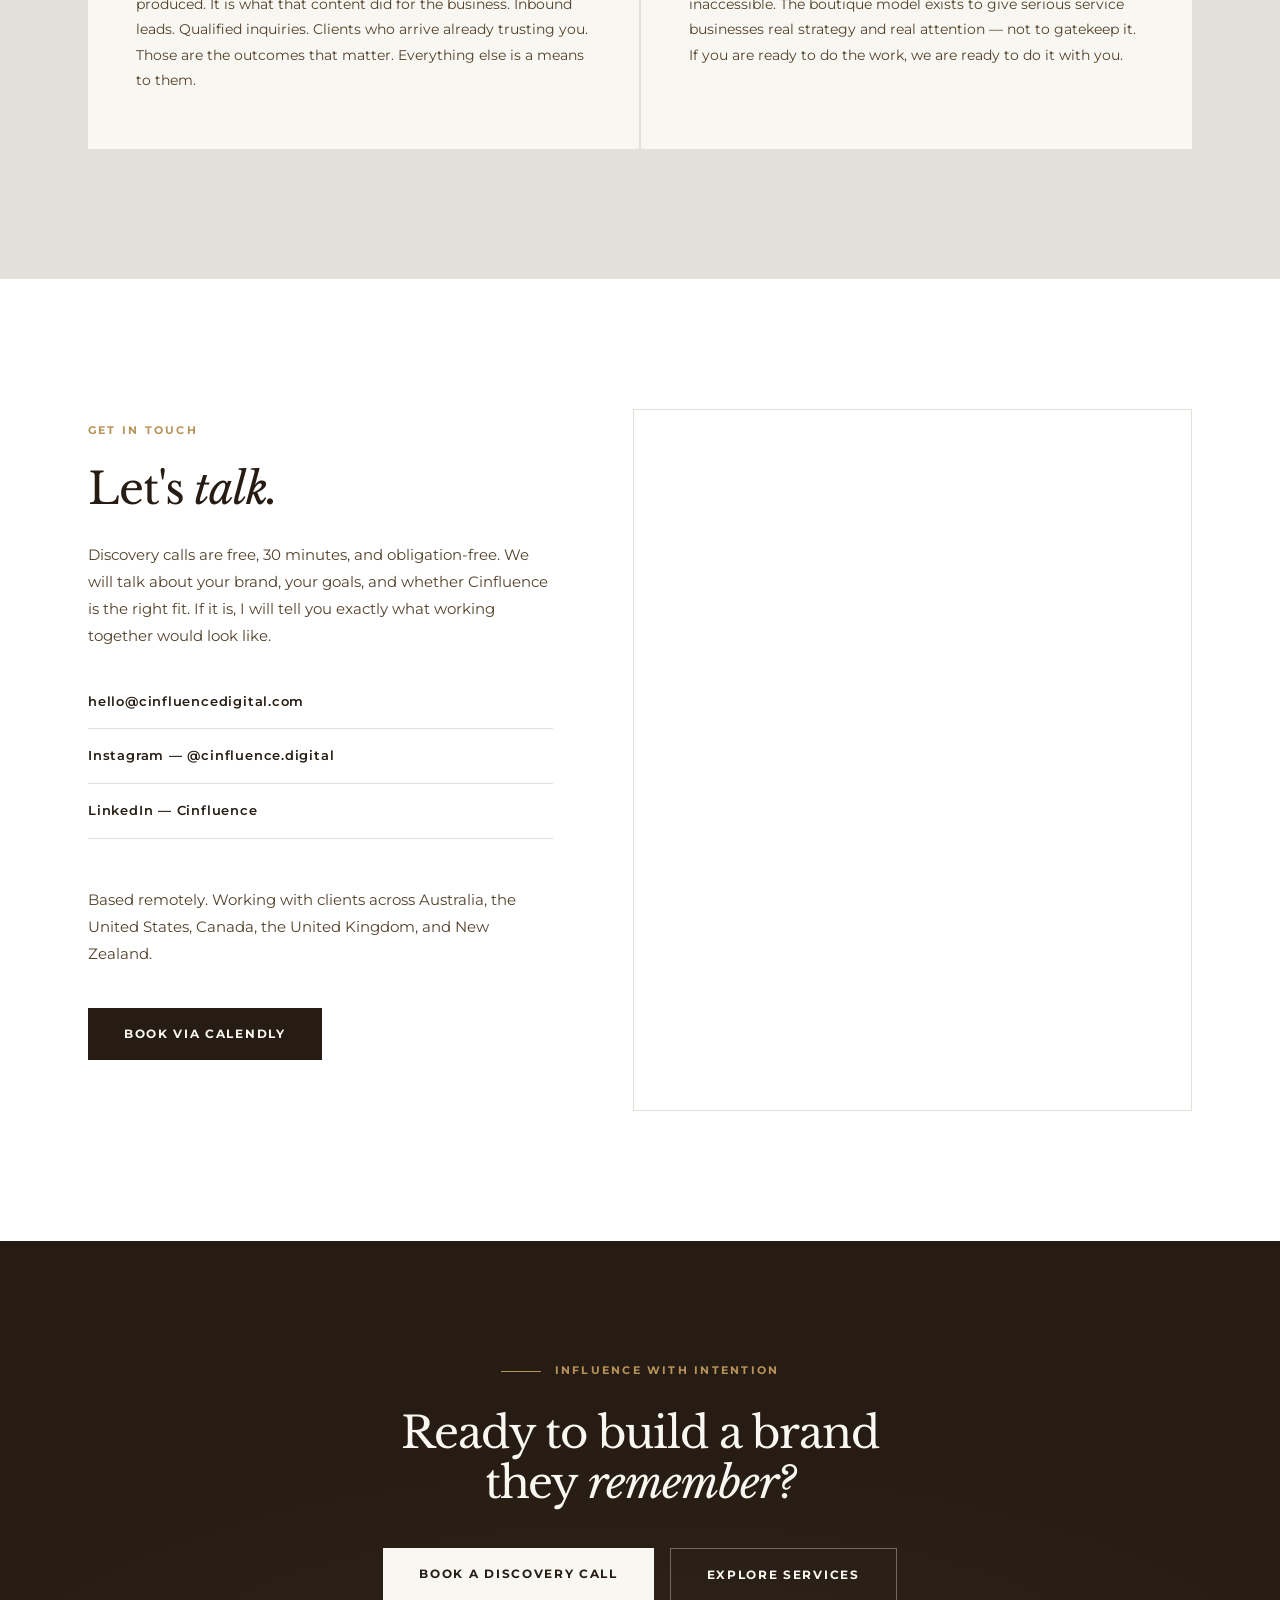
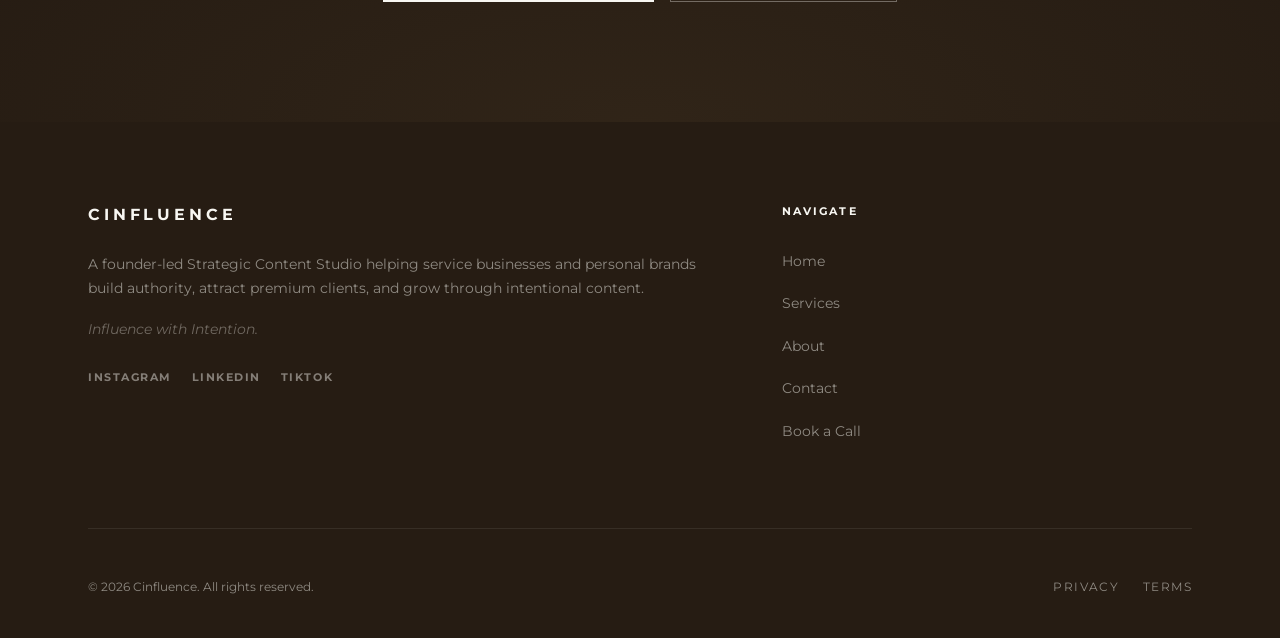
==== commit 833794cd: "Add files via upload" ====
--- a/about.html
+++ b/about.html
@@ -55,7 +55,7 @@
     <div class="page-hero-bg"></div>
     <div class="container">
       <span class="label">About Cinfluence</span>
-      <h1 class="heading-xl">Built by someone<br>who <em>gets it.</em></h1>
+      <h1 class="heading-lg">Built by someone<br>who <em>gets it.</em></h1>
       <p>A founder-led Strategic Content Studio for service businesses and practitioners who deserve a content partner that understands how business actually works.</p>
     </div>
   </div>
@@ -79,7 +79,7 @@
       <!-- Story -->
       <div class="founder-body">
         <span class="label" style="color:var(--gold);display:block;margin-bottom:28px">The Founder</span>
-        <h2 class="heading-lg" style="margin-bottom:40px">About <em>Cinfluence</em></h2>
+        <h2 class="heading-md" style="margin-bottom:40px">About <em>Cinfluence</em></h2>
 
         <p>I did not come from marketing. I came from business.</p>
 
@@ -111,7 +111,7 @@
   <div class="container">
     <div class="section-header fade-up">
       <span class="label">Studio Philosophy</span>
-      <h2 class="heading-lg">How I think about content,<br>and why it <em>matters.</em></h2>
+      <h2 class="heading-md">How I think about content,<br>and why it <em>matters.</em></h2>
     </div>
     <div class="philosophy-row fade-up">
       <div class="philosophy-item">
@@ -136,7 +136,7 @@
     <div style="display:grid;grid-template-columns:1fr 1fr;gap:100px;align-items:center" class="fade-up">
       <div>
         <span class="label" style="color:var(--gold);display:block;margin-bottom:24px">On AI</span>
-        <h2 class="heading-lg">AI is infrastructure,<br>not a <em>shortcut.</em></h2>
+        <h2 class="heading-md">AI is infrastructure,<br>not a <em>shortcut.</em></h2>
       </div>
       <div>
         <p class="body-lg">Cinfluence uses AI as an embedded part of every engagement — for research, audience intelligence, content framework development, ideation, workflow optimisation, and content repurposing.</p>
@@ -152,7 +152,7 @@
   <div class="container">
     <div class="section-header fade-up">
       <span class="label">Brand Principles</span>
-      <h2 class="heading-lg">What I <em>stand for.</em></h2>
+      <h2 class="heading-md">What I <em>stand for.</em></h2>
     </div>
     <div class="values-grid fade-up">
       <div class="value-card">
@@ -182,7 +182,7 @@
 
       <div class="contact-info">
         <span class="label" style="color:var(--gold);display:block;margin-bottom:24px">Get in Touch</span>
-        <h2 class="heading-lg">Let's <em>talk.</em></h2>
+        <h2 class="heading-md">Let's <em>talk.</em></h2>
         <p>Discovery calls are free, 30 minutes, and obligation-free. We will talk about your brand, your goals, and whether Cinfluence is the right fit. If it is, I will tell you exactly what working together would look like.</p>
 
         <div class="contact-detail">
@@ -219,7 +219,7 @@
   <div class="container" style="position:relative">
     <div class="fade-up">
       <span class="label" style="color:var(--gold);display:block;margin-bottom:28px"><span class="gold-rule"></span>Influence with Intention</span>
-      <h2 class="heading-lg" style="color:var(--ivory);max-width:540px;margin:0 auto 24px">Ready to build a brand<br>they <em>remember?</em></h2>
+      <h2 class="heading-md" style="color:var(--ivory);max-width:540px;margin:0 auto 24px">Ready to build a brand<br>they <em>remember?</em></h2>
       <div class="btn-group" style="justify-content:center;margin-top:40px">
         <a href="https://calendly.com/hyacinth-cinfluencedigital/discovery-call" target="_blank" rel="noopener" class="btn btn-ivory">Book a Discovery Call</a>
         <a href="services.html" class="btn btn-outline-light">Explore Services</a>
--- a/style.css
+++ b/style.css
@@ -40,32 +40,41 @@
 button { cursor: pointer; font-family: var(--ff-sans); }
 
 /* ── TYPOGRAPHY ────────────────────────────────────── */
+/* ── TYPOGRAPHY HIERARCHY ──────────────────────────────
+   Tier 1  .heading-xl   Homepage hero only — largest type on the site
+   Tier 2  .heading-lg   Internal page heroes (Services, About) — shared size
+   Tier 3  .heading-md   All major section headings, site-wide — one shared size
+   —       .statement-text  Editorial statement bands — sits between tiers 2–3 in weight
+   Tier 4  .heading-sm   Sub-headings within sections (card titles, etc.)
+   Tier 5  .body-lg / .body-sm  Supporting copy
+──────────────────────────────────────────────────────── */
 .heading-xl {
   font-family: var(--ff-serif);
-  font-size: clamp(2.8rem, 6vw, 5.5rem);
-  font-weight: 400;
-  line-height: 1.06;
+  font-size: clamp(3.2rem, 6.4vw, 5.75rem);
+  font-weight: 400;
+  line-height: 1.05;
   letter-spacing: -.03em;
 }
 .heading-lg {
   font-family: var(--ff-serif);
-  font-size: clamp(2rem, 4vw, 3.5rem);
-  font-weight: 400;
-  line-height: 1.1;
+  font-size: clamp(2.4rem, 5vw, 4rem);
+  font-weight: 400;
+  line-height: 1.08;
   letter-spacing: -.03em;
 }
 .heading-md {
   font-family: var(--ff-serif);
-  font-size: clamp(1.4rem, 2.5vw, 2.2rem);
-  font-weight: 400;
-  line-height: 1.2;
-  letter-spacing: -.02em;
+  font-size: clamp(1.9rem, 3.4vw, 3rem);
+  font-weight: 400;
+  line-height: 1.15;
+  letter-spacing: -.025em;
 }
 .heading-sm {
   font-family: var(--ff-serif);
-  font-size: clamp(1.2rem, 2vw, 1.6rem);
+  font-size: clamp(1.3rem, 2vw, 1.7rem);
   font-weight: 400;
   line-height: 1.3;
+
 }
 em { font-style: italic; }
 .label {
@@ -221,8 +230,8 @@
   pointer-events: none;
 }
 .page-hero .label { color: var(--gold); display: block; margin-bottom: 24px; }
-.page-hero .heading-xl { color: var(--ivory); }
-.page-hero p { color: rgba(248,247,242,.6); max-width: 520px; margin-top: 32px; font-size: 1rem; line-height: 1.9; }
+.page-hero .heading-lg { color: var(--ivory); }
+.page-hero p { color: rgba(248,247,242,.6); max-width: 540px; margin-top: 32px; font-size: 1rem; line-height: 1.9; }
 
 /* ── SECTION HEADER ────────────────────────────────── */
 .section-header { margin-bottom: 88px; }
@@ -251,11 +260,21 @@
 /* ── STATEMENT BAND ────────────────────────────────── */
 .statement-band {
   background: var(--espresso);
-  padding: 112px 0;
+  padding: 80px 0;
   text-align: center;
 }
-.statement-band .heading-lg { color: var(--ivory); }
-.statement-band em { color: var(--gold); }
+.statement-text {
+  font-family: var(--ff-serif);
+  font-size: clamp(1.15rem, 1.8vw, 1.5rem);
+  font-weight: 400;
+  font-style: italic;
+  line-height: 1.55;
+  letter-spacing: -.01em;
+  color: rgba(248,247,242,.78);
+  max-width: 620px;
+  margin: 0 auto;
+}
+.statement-text em { color: var(--gold); font-style: italic; }
 
 /* ── GOLD RULE ─────────────────────────────────────── */
 .gold-rule { display: inline-block; width: 40px; height: 1px; background: var(--gold); vertical-align: middle; margin-right: 14px; }
@@ -809,13 +828,9 @@
 /* ── DIVIDER BAND ───────────────────────────────────── */
 .divider-band {
   background: var(--espresso);
-  padding: 88px 0;
+  padding: 80px 0;
   text-align: center;
 }
-.divider-band .heading-lg {
-  color: var(--ivory);
-}
-.divider-band em { color: var(--gold); }
 
 /* ── ABOUT PAGE — founder & philosophy ─────────────── */
 .founder-layout {
@@ -839,6 +854,8 @@
 .founder-body {
   padding-top: 8px;
 }
+/* Long-form narrative copy (founder story) — intentionally sized between
+   body-lg and body-sm for sustained reading comfort, not a stray value */
 .founder-body p {
   font-size: .95rem;
   line-height: 1.95;
